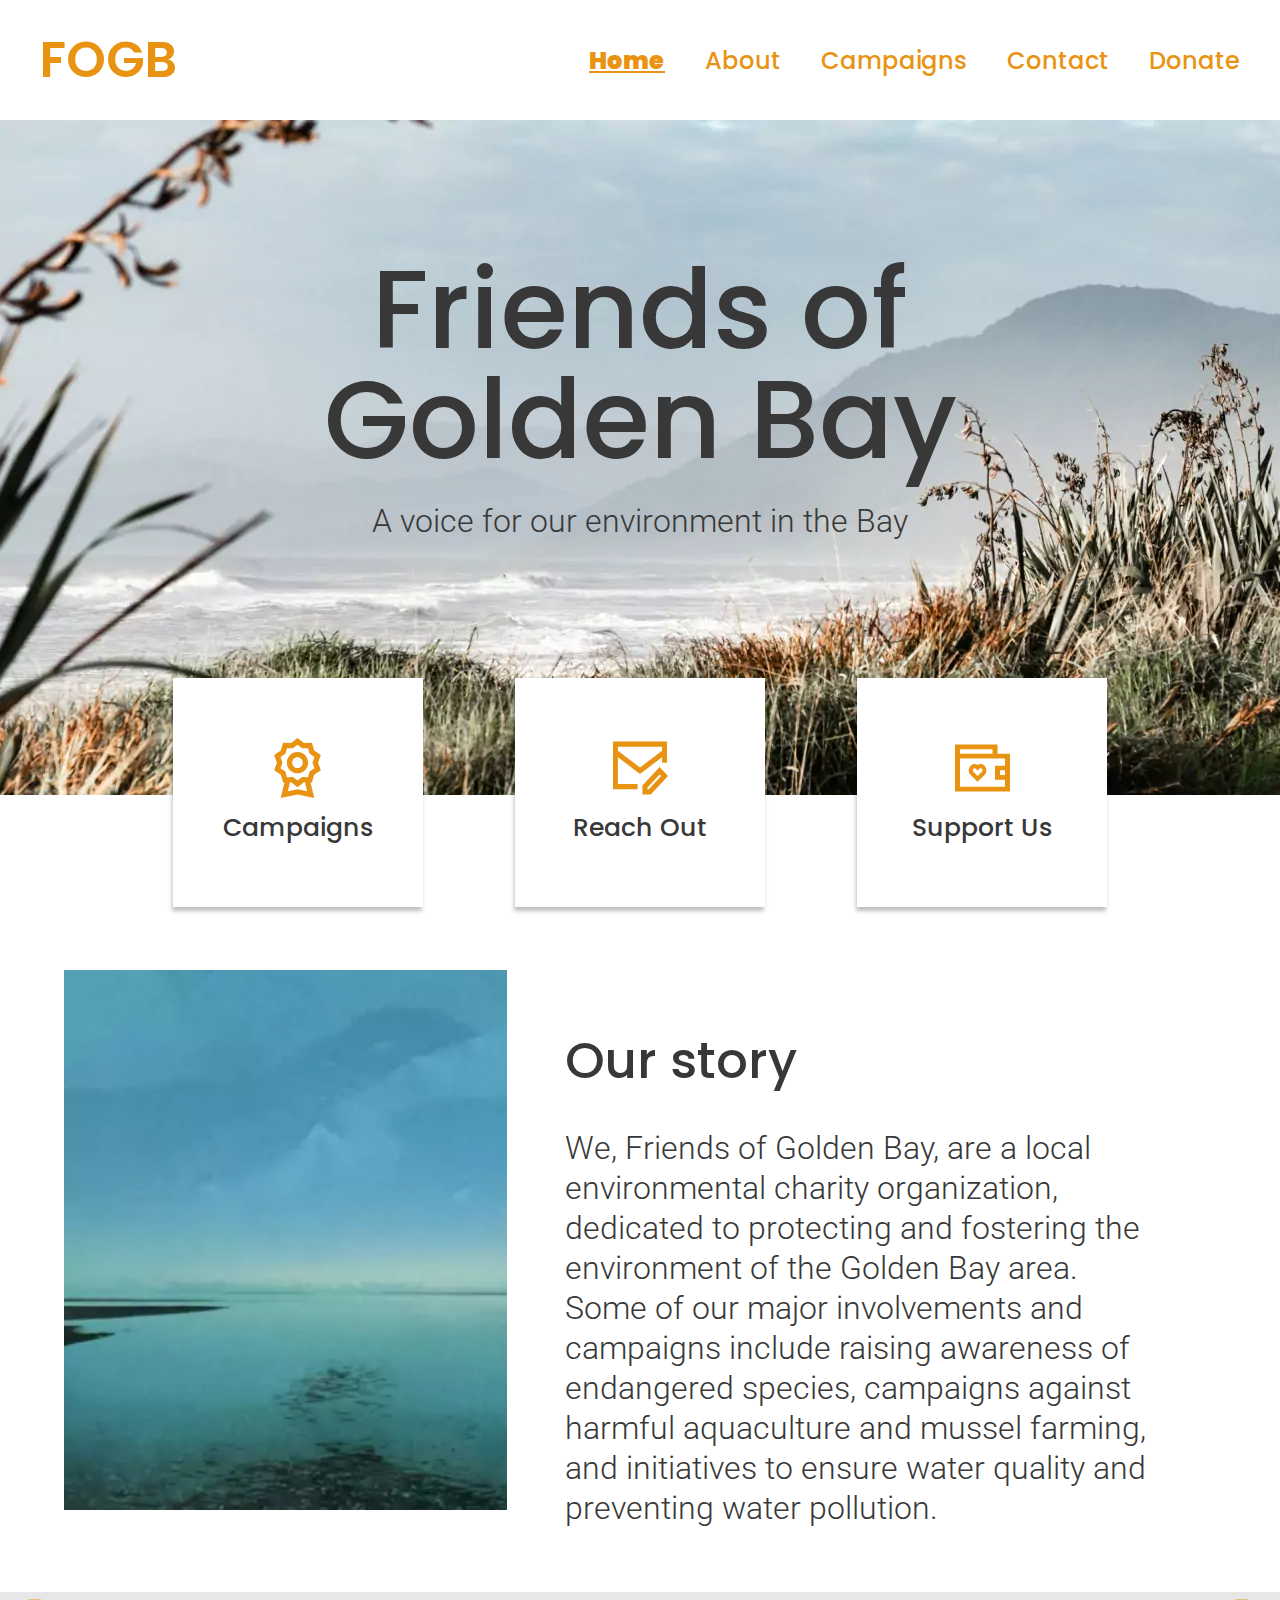
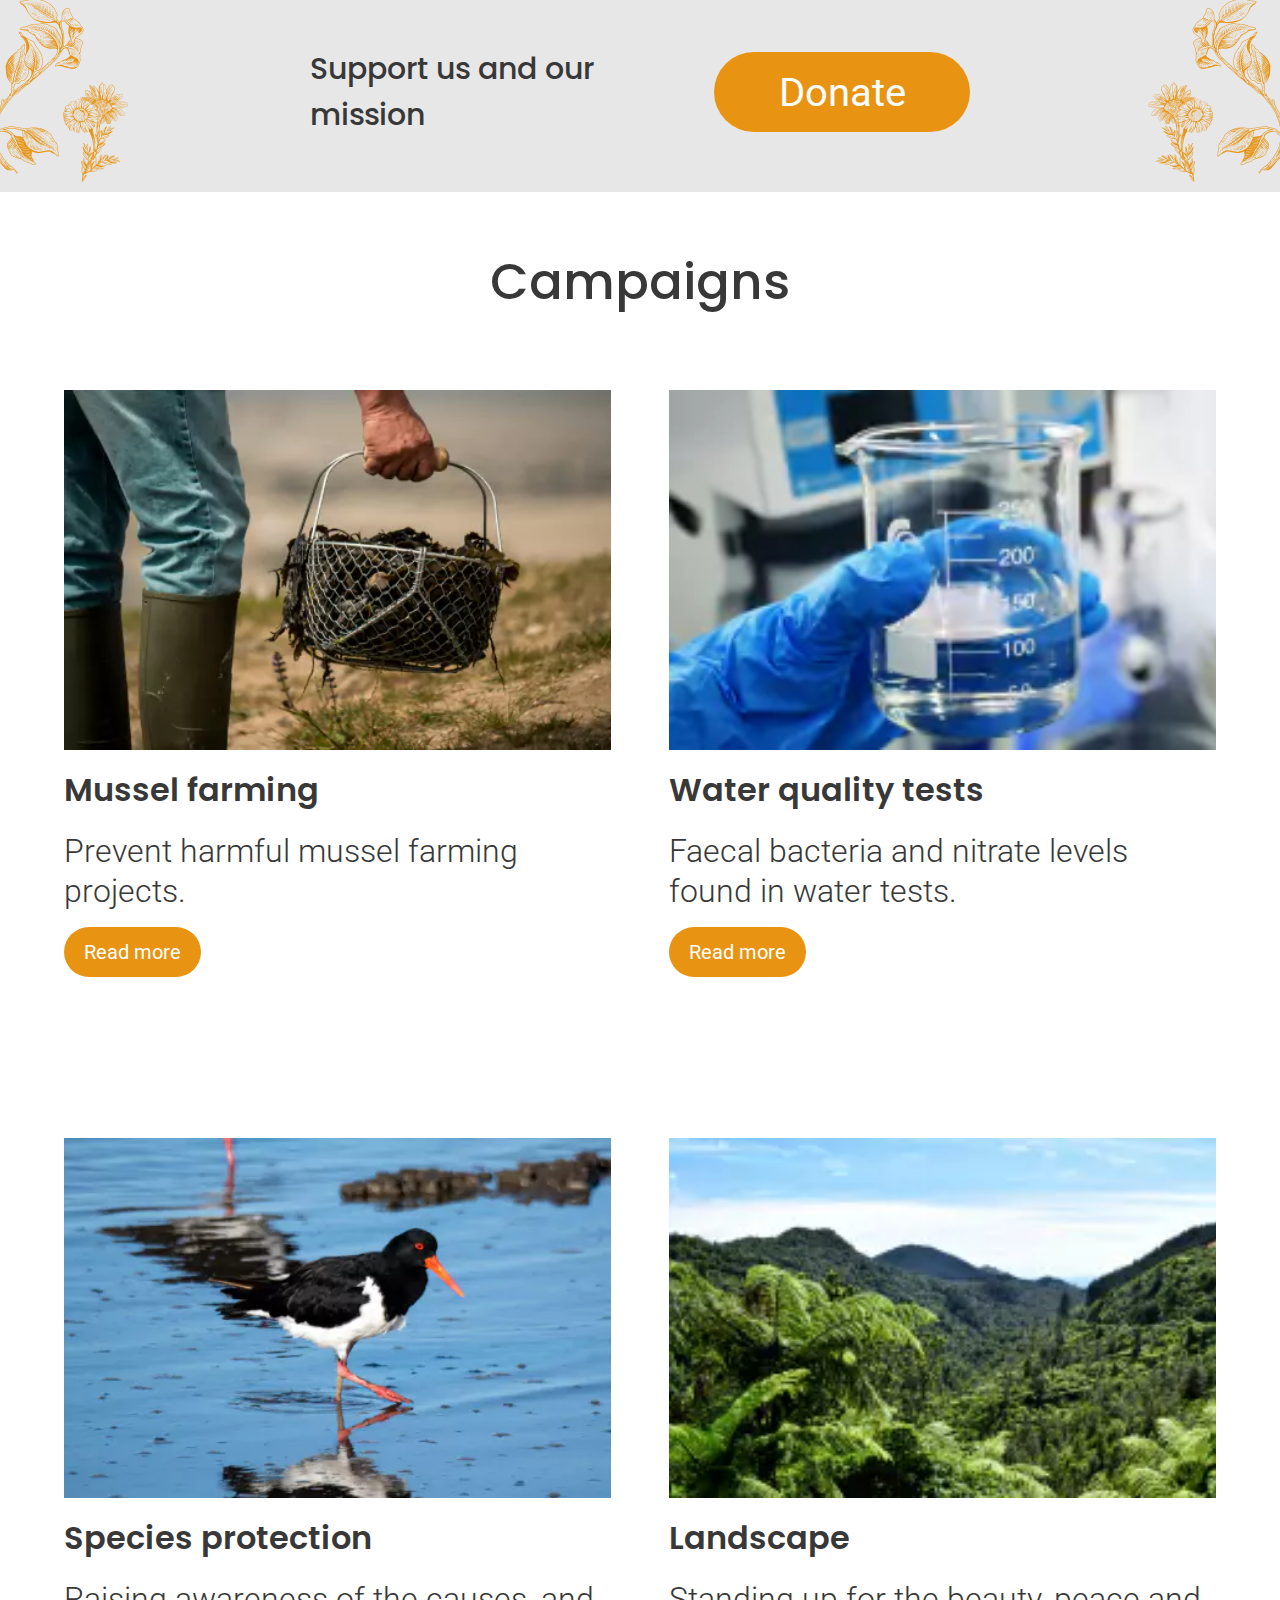
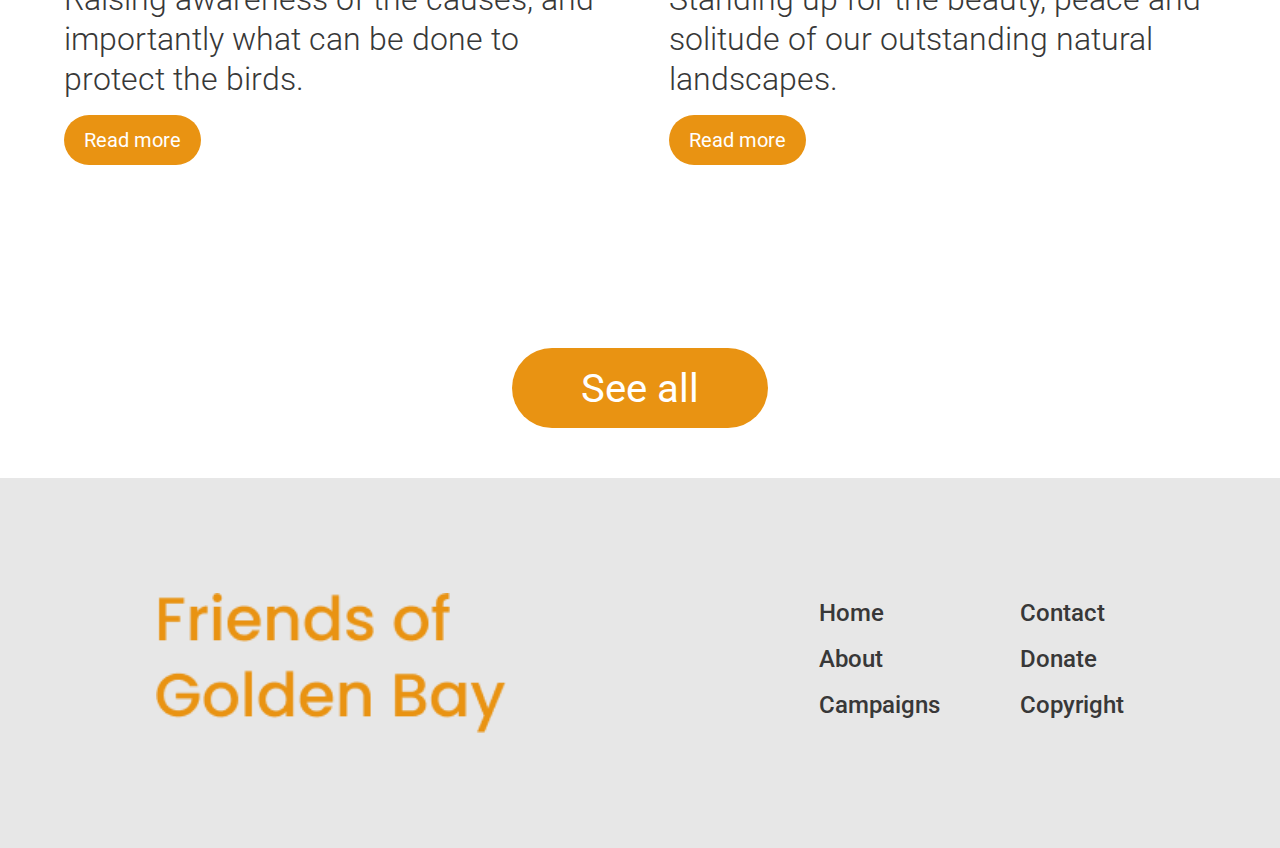
==== index.html @ 04b479b3 "uploading file" ====
<!DOCTYPE html>
<html lang="en">

<head>
    <meta charset="UTF-8">
    <meta name="viewport" content="width=device-width, initial-scale=1.0">
    <link rel="stylesheet" href="./style.scss">
    <link rel="stylesheet" href="./style.css">
    <title>FOGB home</title>
    <link rel="icon" type="image/x-icon" href="./images/favicon-16x16.png">
</head>

<body>

    <!-- Responsiveness Nav Start -->
    <nav class="navbar">
        <!-- Logo Container -->
        <div class="navbar__logo">
            <a href="./index.html">FOGB</a>
        </div>

        <!-- Nav Items -->
        <div class="navbar__items" id="navigationItems">
            <!-- dont use - for ID's -->
            <a href="./index.html" class="active">Home</a>
            <a href="./about.html">About</a>
            <a href="./campaigns.html">Campaigns</a>
            <a href="./contact.html">Contact</a>
            <a href="./donate.html">Donate</a>
        </div>

        <!-- Hamburger Icons -->
        <div class="navbar__hamburger">
            <span id="openHam">&#9776;</span>
            <span id="closeHam">&#x2716;</span>
        </div>
    </nav>
    <!-- Responsiveness Nav End -->

    <!-- Home header start -->
    <div class="homeheader">
        <div class="homeheader__image">
            <h1>Friends of Golden Bay</h1>
            <p>A voice for our environment in the Bay</p>
        </div>
        <!-- // home page quick link button -->
        <div class="homeheader__buttons">
            <a class="homeheader__buttons--card" href="./campaigns.html">
                <img class="homeheader__buttons--card--icon" src="./images/ourcampaginssvg.svg"
                    alt="our campaigns badge icon">
                <h6>Campaigns</h6>
            </a>
            <a class="homeheader__buttons--card" href="./contact.html">
                <img class="homeheader__buttons--card--icon" src="./images/reachoutsvg.svg"
                    alt="our campaigns letter icon">
                <h6>Reach Out</h6>
            </a>
            <a class="homeheader__buttons--card" href="./donate.html">
                <img class="homeheader__buttons--card--icon" src="./images/supportussvg.svg"
                    alt="our campaigns wallet icon">
                <h6>Support Us</h6>
            </a>
        </div>
    </div>

    <!--     // our story section -->
    <div class="ourstory__content--container">
        <div class="ourstory__image">
            <div class="ourstory__image--container">
            </div>
        </div>

        <div class="main__text">
            <h2>Our story</h2>
            <p>We, Friends of Golden Bay, are a local environmental charity organization, dedicated to protecting and
                fostering
                the environment of the Golden Bay area. Some of our major involvements and campaigns include raising
                awareness
                of endangered species, campaigns against harmful aquaculture and mussel farming, and initiatives to
                ensure
                water
                quality and preventing water pollution.</p>
        </div>
    </div>

    <!--     // donation quick link section -->
    <div class="donate__container">
        <h5>Support us and our mission</h5>
        <a class="main__button" href="./donate.html">Donate</a>
    </div>

    <!--     // home page quick link campaigns  -->
    <div class="home__campaigns">
        <h2>Campaigns</h2>
    </div>
    <div class="home__campaigns--container">
        <!--     // home page quick link campaign -->
        <div class="campaign__card">
            <div class="campaign__card--image mussel__farming"></div>
            <h4>Mussel farming</h4>
            <p>Prevent harmful mussel farming projects.</p>
            <a id="mussels">Read more</a>
        </div>
        <!--     // home page quick link campaign -->
        <div class="campaign__card">
            <div class="campaign__card--image species__protection"></div>
            <h4>Species protection</h4>
            <p>Raising awareness of the causes, and importantly what can be done to protect the birds.</p>
            <a id="species" onclick="location.href='./campaignpage.html'">Read more</a>
        </div>
        <!--     // home page quick link campaign -->
        <div class="campaign__card">
            <div class="campaign__card--image water__testing"></div>
            <h4>Water quality tests</h4>
            <p>Faecal bacteria and nitrate levels found in water tests.</p>
            <a id="water">Read more</a>
        </div>
        <!--     // home page quick link campaign -->
        <div class="campaign__card">
            <div class="campaign__card--image landscape"></div>
            <h4>Landscape</h4>
            <p>Standing up for the beauty, peace and solitude of our outstanding natural landscapes.</p>
            <a class="campaign__card--button" href="">Read more</a>
        </div>
    </div>
    <!--     // home page SEE ALL main button -->
    <div class="home__campaigns--button">
        <a class="main__button" href="./campaigns.html">See all</a>
    </div>

    <!-- footer -->
    <footer>
        <div class="footer__logo--container">
        </div>
        <div class="footer__content--row">
            <div class="footer__content--column">
                <a class="footer__column--links" href="./index.html">Home</a>
                <a class="footer__column--links" href="./about.html">About</a>
                <a class="footer__column--links" href="./campaigns.html">Campaigns</a>
            </div>
            <div class="footer__content--column">
                <a class="footer__column--links" href="./contact.html">Contact</a>
                <a class="footer__column--links" href="./donate.html">Donate</a>
                <a class="footer__column--links" href="">Copyright</a>
            </div>
        </div>
    </footer>



    <!-- custom script -->
    <script src="script.js"></script>
</body>

</html>
---- style.css ----
@import url("https://fonts.googleapis.com/css2?family=Poppins:ital,wght@0,100;0,200;0,300;0,400;0,500;0,600;0,700;0,800;0,900;1,100;1,200;1,300;1,400;1,500;1,600;1,700;1,800;1,900&display=swap");
@import url("https://fonts.googleapis.com/css2?family=Poppins:ital,wght@0,100;0,200;0,300;0,400;0,500;0,600;0,700;0,800;0,900;1,100;1,200;1,300;1,400;1,500;1,600;1,700;1,800;1,900&family=Roboto:ital,wght@0,100;0,300;0,400;0,500;0,700;0,900;1,100;1,300;1,400;1,500;1,700;1,900&display=swap");
@import url("https://fonts.googleapis.com/css2?family=Poppins:ital,wght@0,100;0,200;0,300;0,400;0,500;0,600;0,700;0,800;0,900;1,100;1,200;1,300;1,400;1,500;1,600;1,700;1,800;1,900&display=swap");
@import url("https://fonts.googleapis.com/css2?family=Poppins:ital,wght@0,100;0,200;0,300;0,400;0,500;0,600;0,700;0,800;0,900;1,100;1,200;1,300;1,400;1,500;1,600;1,700;1,800;1,900&family=Roboto:ital,wght@0,100;0,300;0,400;0,500;0,700;0,900;1,100;1,300;1,400;1,500;1,700;1,900&display=swap");
.mussel__farming {
  background-image: url("./images/musselfarmingcard.webp");
  background-size: cover;
}

.species__protection {
  background-image: url("./images/mobilespecies.webp");
  background-size: cover;
}

.water__testing {
  background-image: url("./images/mobilewatertest.webp");
  background-size: cover;
}

.landscape {
  background-image: url("./images/mobilelandscape.webp");
  background-size: cover;
}

.aquaculture {
  background-image: url("./images/aquaculturemobile.webp");
  background-size: cover;
}

.climate__change {
  background-image: url("./images/mobileglobalwarming.webp");
  background-size: cover;
}

.mussel__farming--1996 {
  background-image: url("./images/musselfarming1996.webp");
  background-size: cover;
}

.mussel__header--image {
  background-image: url("./images/musselfarmingcard.webp");
  background-size: cover;
  background-position: center;
}

.mussel__item--one {
  background-image: url("./images/mobilemusselgrid1.webp");
  background-size: cover;
  background-position: center;
}

.mussel__item--two {
  background-image: url("./images/mobilemusselgrid2.webp");
  background-size: cover;
  background-position: center;
}

.mussel__item--three {
  background-image: url("./images/mobilemusselgrid3.webp");
  background-size: cover;
  background-position: center;
}

.mussel__item--four {
  background-image: url("./images/mobilemusselgrid4.webp");
  background-size: cover;
  background-position: center;
}

.species__header--image {
  background-image: url("./images/mobilespecies.webp");
  background-size: cover;
  background-position: center;
}

.species__item--one {
  background-image: url("./images/speciesprotection1.webp");
  background-size: cover;
  background-position: center;
}

.species__item--two {
  background-image: url("./images/speciesprotection2.webp");
  background-size: cover;
  background-position: center;
}

.species__item--three {
  background-image: url("./images/speciesprotection3.webp");
  background-size: cover;
  background-position: center;
}

.species__item--four {
  background-image: url("./images/speciesprotection4.webp");
  background-size: cover;
  background-position: center;
}

.water__header--image {
  background-image: url("./images/mobilewatertest.webp");
}

* {
  padding: 0;
  margin: 0;
  font-family: Archivo;
}

:root {
  --primary-color: #E99312;
}

html {
  scroll-behavior: smooth;
}

body {
  margin: 0;
}

@media screen and (max-width: 600px) {
  .main__button {
    display: flex;
    align-items: center;
    justify-content: center;
    width: 40%;
    background-color: #E99312;
    height: 50px;
    border-radius: 70px;
    font-family: Roboto;
    color: #ffffff;
    font-size: 20px;
    text-decoration: none;
    cursor: pointer;
  }
  .home__campaigns--container {
    display: flex;
    flex-direction: column;
    padding: 5% 5% 5% 5%;
    gap: 10vh;
  }
  .home__campaigns--container .campaign__card {
    display: flex;
    flex-direction: column;
    justify-content: start;
    text-align: left;
  }
  .home__campaigns--container .campaign__card .campaign__card--image {
    width: 100%;
    height: 30vh;
    background-size: cover;
    background-position: center;
    margin-bottom: 5%;
  }
  .home__campaigns--container .campaign__card h4 {
    font-family: Poppins;
    font-weight: 600;
    font-size: 24px;
    padding-bottom: 3%;
    color: #383838;
  }
  .home__campaigns--container .campaign__card p {
    font-family: Roboto;
    font-size: 20px;
    color: #383838;
    text-align: left;
    line-height: 30px;
    font-weight: 300;
  }
  .home__campaigns--container .campaign__card .campaign__card--button {
    display: flex;
    align-items: center;
    justify-content: center;
    width: 25%;
    background-color: #E99312;
    height: 35px;
    border-radius: 70px;
    font-family: Roboto;
    color: #ffffff;
    font-size: 12px;
    text-decoration: none;
    margin-top: 3%;
    cursor: pointer;
  }
  .home__campaigns--container .campaign__card #mussels {
    display: flex;
    align-items: center;
    justify-content: center;
    width: 25%;
    background-color: #E99312;
    height: 35px;
    border-radius: 70px;
    font-family: Roboto;
    color: #ffffff;
    font-size: 12px;
    text-decoration: none;
    margin-top: 3%;
    cursor: pointer;
  }
  .home__campaigns--container .campaign__card #species {
    display: flex;
    align-items: center;
    justify-content: center;
    width: 25%;
    background-color: #E99312;
    height: 35px;
    border-radius: 70px;
    font-family: Roboto;
    color: #ffffff;
    font-size: 12px;
    text-decoration: none;
    margin-top: 3%;
    cursor: pointer;
  }
  .home__campaigns--container .campaign__card #water {
    display: flex;
    align-items: center;
    justify-content: center;
    width: 25%;
    background-color: #E99312;
    height: 35px;
    border-radius: 70px;
    font-family: Roboto;
    color: #ffffff;
    font-size: 12px;
    text-decoration: none;
    margin-top: 3%;
    cursor: pointer;
  }
  .home__campaigns--container .mussel-farming {
    background-image: url("./images/musselfarmingcard.webp");
  }
  .navbar {
    display: flex;
    flex-direction: row;
    justify-content: space-between;
    height: 70px;
    padding: 0 20px 0 20px;
    position: relative;
    z-index: 5;
  }
  .navbar .navbar__logo {
    height: 20vh;
    padding-top: 15px;
  }
  .navbar .navbar__logo a {
    font-family: Poppins;
    font-size: 30px;
    font-weight: 600;
    color: #E99312;
    text-decoration: none;
  }
  .navbar .navbar__items {
    display: none;
    flex-direction: column;
    width: 100%;
    gap: 40px;
    padding-top: 20vh;
    position: relative;
    right: 80px;
  }
  .navbar .navbar__items a {
    font-family: Poppins;
    font-size: 24px;
    font-weight: 500;
    color: #ffffff;
    text-decoration: none;
  }
  .navbar .navbar__items .active {
    font-weight: 900;
    text-decoration: underline;
  }
  .navbar .navbar__hamburger {
    font-size: 2rem;
    padding-top: 15px;
    font-weight: 900;
  }
  .navbar .navbar__hamburger #closeHam {
    display: none;
    color: #ffffff;
  }
  .navbar .navbar__hamburger #openHam {
    color: #E99312;
  }
  .homeheader .homeheader__image {
    height: 270px;
    width: 100%;
    background-image: url("./images/homeheadermobile.webp");
    background-size: cover;
  }
  .homeheader .homeheader__image h1 {
    font-family: Poppins;
    font-size: 48px;
    text-align: center;
    color: #383838;
    font-weight: 500;
    line-height: 50px;
    padding-top: 5vh;
  }
  .homeheader .homeheader__image p {
    font-family: Roboto;
    font-size: 20px;
    color: #383838;
    text-align: left;
    line-height: 30px;
    font-weight: 300;
    text-align: center;
    padding: 0 5% 0 5%;
  }
  .homeheader__buttons {
    position: relative;
    bottom: 5vh;
    z-index: 5;
    display: flex;
    flex-direction: row;
    align-items: center;
    justify-content: center;
    gap: 3vw;
    height: 100px;
    padding: 0 5% 0 5%;
  }
  .homeheader__buttons .homeheader__buttons--card {
    display: flex;
    flex-direction: column;
    text-align: center;
    justify-content: center;
    align-items: center;
    gap: 10px;
    background-color: #ffffff;
    width: calc(33.33% - 3vw);
    max-width: 120px;
    height: calc(90% + 3vh);
    max-height: 120px;
    box-shadow: -1px 4px 4px 0px rgba(0, 0, 0, 0.25);
    text-decoration: none;
  }
  .homeheader__buttons .homeheader__buttons--card .homeheader__buttons--card--icon {
    width: 25px;
    height: 35px;
  }
  .homeheader__buttons .homeheader__buttons--card h6 {
    font-family: Poppins;
    font-size: 15px;
    font-weight: 500;
    width: 80%;
    color: #383838;
    text-decoration: none;
  }
  .ourstory__image {
    display: flex;
    justify-content: center;
    align-items: center;
    width: 100%;
    height: 120px;
  }
  .ourstory__image .ourstory__image--container {
    position: relative;
    bottom: 5vh;
    width: 90%;
    height: 185px;
    background-image: url("./images/ourstorymobile.webp");
    background-size: cover;
  }
  .main__text {
    display: flex;
    flex-direction: column;
    padding: 5%;
  }
  .main__text h2 {
    font-family: Poppins;
    font-weight: 500;
    font-size: 36px;
    padding-bottom: 5%;
    color: #383838;
  }
  .main__text p {
    font-family: Roboto;
    font-size: 20px;
    color: #383838;
    text-align: left;
    line-height: 30px;
    font-weight: 300;
  }
  .donate__container {
    display: flex;
    align-items: center;
    justify-content: center;
    flex-direction: column;
    background-color: #E7E7E7;
    height: 150px;
    gap: 20px;
    background-image: url("./images/mobilefloralpattern.webp");
    background-size: cover;
  }
  .donate__container h5 {
    font-family: Poppins;
    font-size: 20px;
    color: #383838;
    font-weight: 500;
    text-align: center;
  }
  .donate__container .main__button {
    display: flex;
    align-items: center;
    justify-content: center;
    width: 40%;
    background-color: #E99312;
    height: 50px;
    border-radius: 70px;
    font-family: Roboto;
    color: #ffffff;
    font-size: 20px;
    text-decoration: none;
    cursor: pointer;
  }
  .home__campaigns {
    display: flex;
    flex-direction: column;
    align-items: center;
    padding: 10% 5% 0 5%;
  }
  .home__campaigns h2 {
    font-family: Poppins;
    font-weight: 500;
    font-size: 36px;
    padding-bottom: 5%;
    color: #383838;
  }
  .home__campaigns--button {
    display: flex;
    justify-content: center;
    align-items: center;
    height: 20vh;
  }
  .aboutheader .aboutheader__image {
    display: flex;
    align-items: center;
    justify-content: center;
    flex-direction: column;
    height: 270px;
    width: 100%;
    background-image: url("./images/aboutheader.webp");
    background-size: cover;
  }
  .aboutheader .aboutheader__image h1 {
    font-family: Poppins;
    font-size: 48px;
    text-align: center;
    color: #383838;
    font-weight: 500;
    line-height: 50px;
  }
  .aboutheader .aboutheader__image p {
    font-family: Poppins;
    font-size: 20px;
    text-align: center;
    color: #383838;
    font-weight: 300;
    line-height: 30px;
    padding: 0 20px 0 20px;
  }
  .community__iwi--circles {
    display: flex;
    flex-direction: row;
    justify-content: center;
    align-items: center;
    gap: 5%;
    padding: 10% 5% 10% 5%;
  }
  .community__iwi--circles .iwi__circle {
    display: flex;
    justify-content: center;
    align-items: center;
    width: 100px;
    height: 100px;
    border-radius: 50%;
    background-color: #E7E7E7;
    color: #E99312;
  }
  .community__iwi--circles .iwi__circle h3 {
    font-family: Roboto;
    font-size: 23px;
    font-weight: 500;
    text-align: center;
  }
  .about__gallery--grid {
    display: grid;
    height: 70vh;
    grid-template-columns: repeat(2, 1fr);
    grid-template-rows: repeat(4, 1fr);
    grid-column-gap: 0px;
    grid-row-gap: 0px;
  }
  .about__gallery--grid .item__1 {
    background-image: url("./images/gridimage1.webp");
    background-size: cover;
    background-position: center;
    grid-area: 1/1/3/2;
  }
  .about__gallery--grid .item__2 {
    background-image: url("./images/gridimage2.webp");
    background-size: cover;
    background-position: center;
    grid-area: 3/1/4/2;
  }
  .about__gallery--grid .item__3 {
    background-image: url("./images/gridimage3.webp");
    background-size: cover;
    background-position: center;
    grid-area: 3/2/4/3;
  }
  .about__gallery--grid .item__4 {
    background-image: url("./images/gridimage4.webp");
    background-size: cover;
    background-position: center;
    grid-area: 1/2/3/3;
  }
  .about__gallery--grid .item__5 {
    background-image: url("./images/gridimage5.webp");
    background-size: cover;
    background-position: center;
    grid-area: 4/1/5/3;
  }
  .our__history--image {
    height: 40vh;
    width: 80%;
    padding: 10%;
  }
  .our__history--image .our__history--image--container {
    height: 90%;
    width: 100%;
    background-image: url("./images/ourhistoryposter.webp");
    background-size: cover;
  }
  .homeheader .campaignheader__image {
    height: 200px;
    width: 100%;
    background-image: url("./images/campaignflowersmobile.webp");
    background-size: cover;
  }
  .homeheader .campaignheader__image h1 {
    font-family: Poppins;
    font-size: 48px;
    text-align: center;
    color: #383838;
    font-weight: 500;
    line-height: 50px;
    padding-top: 5vh;
  }
  .homeheader .campaignheader__image p {
    font-family: Poppins;
    font-size: 20px;
    text-align: center;
    color: #383838;
    font-weight: 300;
    line-height: 30px;
    padding: 0 20px 0 20px;
  }
  .campaign__card--end {
    margin-bottom: 10vh;
  }
  .back__top--button {
    display: flex;
    align-items: center;
    justify-content: center;
    position: fixed;
    top: 85vh;
    right: 5%;
    z-index: 4;
    background-color: #E99312;
    width: 40px;
    height: 40px;
    border-radius: 50%;
  }
  .homeheader .contactheader__image {
    height: 130px;
    width: 100%;
  }
  .homeheader .contactheader__image h1 {
    font-family: Poppins;
    font-size: 48px;
    text-align: center;
    color: #383838;
    font-weight: 500;
    line-height: 50px;
    padding-top: 5vh;
  }
  .homeheader .contactheader__image p {
    font-family: Poppins;
    font-size: 20px;
    text-align: center;
    color: #383838;
    font-weight: 300;
    line-height: 30px;
    padding: 0 20px 0 20px;
  }
  .contact__content {
    display: flex;
    flex-direction: column;
    align-items: center;
    justify-content: center;
    padding: 5%;
    background-color: #E7E7E7;
    gap: 40px;
  }
  .contact__content .contact__content--text {
    display: flex;
    flex-direction: column;
    align-items: center;
    justify-content: center;
  }
  .contact__content .contact__content--text h5 {
    font-family: Poppins;
    font-size: 20px;
    color: #383838;
    font-weight: 500;
    text-align: center;
  }
  .contact__content .contact__content--text p {
    font-family: Roboto;
    font-size: 20px;
    color: #383838;
    text-align: left;
    line-height: 30px;
    font-weight: 300;
    text-align: center;
  }
  .form__container {
    display: flex;
    flex-direction: column;
    justify-content: center;
    align-items: center;
    padding: 5%;
    border-radius: 5px;
  }
  .form__container .contact__form {
    width: 100%;
  }
  .form__container h2 {
    font-family: Poppins;
    font-weight: 500;
    font-size: 36px;
    padding-bottom: 5%;
    color: #383838;
  }
  .form__container .form-group {
    margin-bottom: 15px;
    padding: 3% 7% 3% 7%;
  }
  .form__container .form-group label {
    font-family: Poppins;
    font-size: 20px;
    color: #383838;
    font-weight: 500;
    text-align: center;
    text-align: left;
    display: block;
    margin-bottom: 5px;
  }
  .form__container .form-group input[type=text],
  .form__container .form-group input[type=tel],
  .form__container .form-group input[type=email],
  .form__container .form-group textarea {
    width: 95%;
    height: 50px;
    border-radius: 16px;
    padding: 3%;
    border: none;
    background-color: #E7E7E7;
    font-family: Roboto;
    font-size: 20px;
    color: #383838;
    text-align: left;
    line-height: 30px;
    font-weight: 300;
  }
  .form__container .form-group textarea {
    height: 200px;
  }
  .form__container button[type=submit] {
    display: flex;
    align-items: center;
    justify-content: center;
    width: 40%;
    background-color: #E99312;
    height: 50px;
    border-radius: 70px;
    font-family: Roboto;
    color: #ffffff;
    font-size: 20px;
    text-decoration: none;
    cursor: pointer;
    border: none;
    cursor: pointer;
  }
  .form__container .error {
    border: 1px solid red;
  }
  .submitted-message {
    font-family: Poppins;
    font-weight: 500;
    font-size: 36px;
    padding-bottom: 5%;
    color: #383838;
    color: #E99312;
    padding: 10%;
    border: 2px solid #E99312;
    text-align: center;
  }
  .homeheader .donateheader__image {
    height: 190px;
    width: 100%;
  }
  .homeheader .donateheader__image h1 {
    font-family: Poppins;
    font-size: 48px;
    text-align: center;
    color: #383838;
    font-weight: 500;
    line-height: 50px;
    padding-top: 5vh;
  }
  .homeheader .donateheader__image p {
    font-family: Poppins;
    font-size: 20px;
    text-align: center;
    color: #383838;
    font-weight: 300;
    line-height: 30px;
    padding: 0 20px 0 20px;
  }
  .donation__page--container {
    display: flex;
    flex-direction: column;
    justify-content: center;
    align-items: center;
  }
  .donation__page--container .donation__icons--container {
    gap: 50px;
    padding: 5% 5% 10% 5%;
  }
  .donation__page--container .donation__icons--container .donation__icon {
    display: flex;
    flex-direction: column;
    justify-content: center;
    align-items: center;
    text-align: center;
    gap: 20px;
    padding: 10% 0 10% 0;
  }
  .donation__page--container .donation__icons--container .donation__icon h5 {
    font-family: Poppins;
    font-size: 20px;
    color: #383838;
    font-weight: 500;
    text-align: center;
  }
  .donation__page--container .donation__icons--container .donation__icon .donation__icon--circle {
    display: flex;
    flex-direction: column;
    justify-content: center;
    align-items: center;
    background-color: #E7E7E7;
    width: 100px;
    height: 100px;
    border-radius: 50%;
  }
  .donation__page--container .donate__payment--container {
    display: flex;
    flex-direction: column;
    justify-content: center;
    align-items: center;
    padding: 10% 5% 10% 5%;
    gap: 30px;
  }
  .donation__page--container .donate__payment--container h2 {
    font-family: Poppins;
    font-weight: 500;
    font-size: 36px;
    padding-bottom: 5%;
    color: #383838;
  }
  .donation__page--container .donate__payment--container p {
    font-family: Roboto;
    font-size: 20px;
    color: #383838;
    text-align: left;
    line-height: 30px;
    font-weight: 300;
    text-align: center;
  }
  .donation__page--container .donate__payment--container .payment__container--details {
    display: flex;
    flex-direction: column;
    justify-content: center;
    align-items: center;
  }
  .donation__page--container .donate__payment--container .payment__container--details h2 {
    font-family: Poppins;
    font-weight: 500;
    font-size: 36px;
    padding-bottom: 5%;
    color: #383838;
  }
  .donation__page--container .donate__payment--container .payment__container--details .payment__details--box {
    display: flex;
    justify-content: center;
    align-items: center;
    width: 70%;
    height: 70px;
    background-color: #E99312;
    border-radius: 16px;
  }
  .donation__page--container .donate__payment--container .payment__container--details .payment__details--box h5 {
    font-family: Poppins;
    font-size: 20px;
    color: #383838;
    font-weight: 500;
    text-align: center;
    color: white;
    text-align: center;
  }
  .campaign__section .campaign__container--wrap {
    display: flex;
    display: flex;
    flex-direction: column;
    justify-content: center;
    align-items: center;
  }
  .campaign__section .campaign__container--wrap .campaign__header--text {
    padding: 0 5% 0 5%;
  }
  .campaign__section .campaign__container--wrap h2 {
    font-family: Poppins;
    font-weight: 500;
    font-size: 36px;
    padding-bottom: 5%;
    color: #383838;
    padding-top: 5%;
  }
  .campaign__section .campaign__container--wrap p {
    font-family: Roboto;
    font-size: 20px;
    color: #383838;
    text-align: left;
    line-height: 30px;
    font-weight: 300;
  }
  .campaign__section .campaign__header--image {
    height: 270px;
    width: 100%;
    background-size: cover;
  }
  .campaign__section .campaign__content--container {
    text-align: left;
    padding: 5%;
  }
  .campaign__section .campaign__content--container h2 {
    font-family: Poppins;
    font-weight: 500;
    font-size: 36px;
    padding-bottom: 5%;
    color: #383838;
  }
  .campaign__section .campaign__content--container p {
    font-family: Roboto;
    font-size: 20px;
    color: #383838;
    text-align: left;
    line-height: 30px;
    font-weight: 300;
  }
  .campaign__section .campaign__content--container h4 {
    font-family: Poppins;
    font-weight: 600;
    font-size: 24px;
    padding-bottom: 3%;
    color: #383838;
  }
  .campaign__section .campaign__content--container h5 {
    font-family: Poppins;
    font-size: 20px;
    color: #383838;
    font-weight: 500;
    text-align: center;
    text-align: left;
    color: #E99312;
  }
  .campaign__grid {
    display: grid;
    grid-template-columns: 1fr;
    grid-template-rows: repeat(4, 1fr);
    grid-column-gap: 0px;
    grid-row-gap: 0px;
    height: 150vh;
    padding: 15% 0 0% 0;
  }
  .campaign__grid .campaign__item--one {
    grid-area: 1/1/2/2;
  }
  .campaign__grid .campaign__item--two {
    grid-area: 2/1/3/2;
  }
  .campaign__grid .campaign__item--three {
    grid-area: 3/1/4/2;
  }
  .campaign__grid .campaign__item--four {
    grid-area: 4/1/5/2;
  }
  .campaign__grid .campaign__grid--item {
    background-size: cover;
    background-position: center;
  }
  .water__content--img {
    display: flex;
    align-items: center;
    justify-content: center;
    width: 100%;
    background-size: cover;
    margin: 10% 0 10% 0;
  }
  .water__content--img img {
    width: inherit;
  }
  .water__content--img {
    display: flex;
    align-items: center;
    justify-content: center;
    width: 100%;
    background-size: cover;
    margin: 10% 0 10% 0;
  }
  .water__content--img img {
    width: inherit;
  }
  footer {
    display: flex;
    flex-direction: column;
    align-items: center;
    justify-content: center;
    background-color: #E7E7E7;
    height: 370px;
    width: 100%;
  }
  footer .footer__logo--container {
    width: 250px;
    height: 100px;
    background-image: url("./images/mobilefooterlogo.webp");
    background-size: cover;
  }
  footer .footer__content--row {
    display: flex;
    flex-direction: row;
    height: 40%;
    padding-top: 50px;
    gap: 5rem;
  }
  footer .footer__content--row .footer__content--column {
    display: flex;
    flex-direction: column;
    gap: 18px;
  }
  footer .footer__content--row .footer__content--column .footer__column--links {
    font-family: Roboto;
    font-size: 20px;
    font-weight: 500;
    color: #383838;
    text-decoration: none;
  }
}
@media screen and (min-width: 600px) and (max-width: 992px) {
  .main__button {
    display: flex;
    align-items: center;
    justify-content: center;
    width: 35%;
    background-color: #E99312;
    height: 55px;
    border-radius: 70px;
    font-family: Roboto;
    color: #ffffff;
    font-size: 27px;
    text-decoration: none;
    cursor: pointer;
  }
  .home__campaigns--container {
    display: flex;
    flex-direction: column;
    padding: 5% 5% 5% 5%;
    gap: 10vh;
  }
  .home__campaigns--container .campaign__card {
    display: flex;
    flex-direction: column;
    justify-content: start;
    text-align: left;
  }
  .home__campaigns--container .campaign__card .campaign__card--image {
    width: 100%;
    height: 30vh;
    background-size: cover;
    background-position: center;
    margin-bottom: 5%;
  }
  .home__campaigns--container .campaign__card h4 {
    font-family: Poppins;
    font-weight: 600;
    font-size: 24px;
    padding-bottom: 3%;
    color: #383838;
  }
  .home__campaigns--container .campaign__card p {
    font-family: Roboto;
    font-size: 20px;
    color: #383838;
    text-align: left;
    line-height: 30px;
    font-weight: 300;
  }
  .home__campaigns--container .campaign__card .campaign__card--button {
    display: flex;
    align-items: center;
    justify-content: center;
    width: 25%;
    background-color: #E99312;
    height: 35px;
    border-radius: 70px;
    font-family: Roboto;
    color: #ffffff;
    font-size: 16px;
    text-decoration: none;
    margin-top: 3%;
    cursor: pointer;
  }
  .home__campaigns--container .campaign__card #mussels {
    display: flex;
    align-items: center;
    justify-content: center;
    width: 25%;
    background-color: #E99312;
    height: 35px;
    border-radius: 70px;
    font-family: Roboto;
    color: #ffffff;
    font-size: 16px;
    text-decoration: none;
    margin-top: 3%;
    cursor: pointer;
  }
  .home__campaigns--container .campaign__card #species {
    display: flex;
    align-items: center;
    justify-content: center;
    width: 25%;
    background-color: #E99312;
    height: 35px;
    border-radius: 70px;
    font-family: Roboto;
    color: #ffffff;
    font-size: 16px;
    text-decoration: none;
    margin-top: 3%;
    cursor: pointer;
  }
  .home__campaigns--container .campaign__card #water {
    display: flex;
    align-items: center;
    justify-content: center;
    width: 25%;
    background-color: #E99312;
    height: 35px;
    border-radius: 70px;
    font-family: Roboto;
    color: #ffffff;
    font-size: 16px;
    text-decoration: none;
    margin-top: 3%;
    cursor: pointer;
  }
  .home__campaigns--container .mussel-farming {
    background-image: url("./images/musselfarmingcard.webp");
  }
  h1 {
    width: 80%;
    font-family: Poppins;
    font-size: 56px;
    text-align: center;
    color: #383838;
    font-weight: 500;
    line-height: 80px;
  }
  h2 {
    font-family: Poppins;
    font-weight: 500;
    font-size: 40px;
    padding-bottom: 5%;
    color: #383838;
  }
  h4 {
    font-family: Poppins;
    font-weight: 600;
    font-size: 28px;
    padding-bottom: 3%;
    color: #383838;
  }
  p {
    font-family: Roboto;
    font-size: 26px;
    color: #383838;
    text-align: left;
    line-height: 40px;
    font-weight: 300;
  }
  .navbar {
    display: flex;
    flex-direction: row;
    justify-content: space-between;
    padding: 0;
    height: 70px;
    padding: 0 20px 0 20px;
  }
  .navbar .navbar__logo {
    height: 20vh;
    padding-top: 10px;
  }
  .navbar .navbar__logo a {
    font-family: Poppins;
    font-size: 40px;
    font-weight: 600;
    color: #E99312;
    text-decoration: none;
  }
  .navbar .navbar__items {
    display: none;
    flex-direction: column;
    width: 100%;
    gap: 40px;
    padding-top: 20vh;
    position: relative;
    right: 105px;
  }
  .navbar .navbar__items a {
    font-family: Poppins;
    font-size: 24px;
    font-weight: 500;
    color: #ffffff;
    text-decoration: none;
  }
  .navbar .navbar__items .active {
    font-weight: 900;
    text-decoration: underline;
  }
  .navbar .navbar__hamburger {
    font-size: 2rem;
    padding-top: 15px;
    font-weight: 900;
  }
  .navbar .navbar__hamburger #closeHam {
    display: none;
    color: #ffffff;
  }
  .navbar .navbar__hamburger #openHam {
    color: #E99312;
  }
  .homeheader .homeheader__image {
    display: flex;
    align-items: center;
    justify-content: center;
    flex-direction: column;
    height: 400px;
    width: 100%;
    background-image: url("./images/homeheadermobile.webp");
    background-size: cover;
  }
  .homeheader .homeheader__image p {
    font-family: Roboto;
    font-size: 26px;
    color: #383838;
    text-align: left;
    line-height: 40px;
    font-weight: 300;
    padding: 20px 20px 0 20px;
    text-align: center;
  }
  .homeheader__buttons {
    position: relative;
    bottom: 5vh;
    z-index: 5;
    display: flex;
    flex-direction: row;
    align-items: center;
    justify-content: center;
    gap: 8%;
    height: 85px;
    padding: 0 5% 0 5%;
  }
  .homeheader__buttons .homeheader__buttons--card {
    display: flex;
    flex-direction: column;
    text-align: center;
    justify-content: center;
    align-items: center;
    gap: 5%;
    background-color: #ffffff;
    width: 150px;
    height: 170%;
    box-shadow: -1px 4px 4px 0px rgba(0, 0, 0, 0.25);
    text-decoration: none;
  }
  .homeheader__buttons .homeheader__buttons--card .homeheader__buttons--card--icon {
    width: 35px;
    height: 40px;
  }
  .homeheader__buttons .homeheader__buttons--card h6 {
    font-family: Poppins;
    font-size: 20px;
    font-weight: 500;
    width: 80%;
    color: #383838;
  }
  .ourstory__image {
    display: flex;
    justify-content: center;
    align-items: center;
    width: 100%;
    height: 262px;
  }
  .ourstory__image .ourstory__image--container {
    position: relative;
    bottom: 20%;
    width: 95%;
    height: 110%;
    background-image: url("./images/ourstorymobile.webp");
    background-size: cover;
  }
  .main__text {
    display: flex;
    flex-direction: column;
    padding: 5%;
  }
  .donate__container {
    display: flex;
    flex-direction: column;
    justify-content: center;
    align-items: center;
    background-color: #E7E7E7;
    height: 190px;
    gap: 20px;
    background-image: url("./images/mobilefloralpattern.webp");
    background-size: cover;
  }
  .donate__container h5 {
    font-family: Poppins;
    font-size: 24px;
    color: #383838;
    font-weight: 500;
    text-align: center;
  }
  .home__campaigns {
    display: flex;
    flex-direction: column;
    align-items: center;
    padding: 10% 5% 0 5%;
  }
  .home__campaigns h2 {
    font-family: Poppins;
    font-weight: 500;
    font-size: 40px;
    padding-bottom: 5%;
    color: #383838;
  }
  .home__campaigns--container {
    display: flex;
    flex-direction: column;
    padding: 5% 5% 5% 5%;
    gap: 10vh;
  }
  .home__campaigns--container .campaign__card .campaign__card--image {
    height: 40vh;
  }
  .home__campaigns--button {
    display: flex;
    justify-content: center;
    align-items: center;
    height: 20vh;
  }
  .aboutheader__image {
    display: flex;
    flex-direction: column;
    justify-content: center;
    align-items: center;
    height: 400px;
    background-image: url("./images/aboutheader.webp");
    background-size: cover;
  }
  .aboutus__community--container {
    display: flex;
    flex-direction: column;
    justify-content: center;
    align-items: center;
  }
  .aboutus__community--container p {
    text-align: center;
  }
  .community__iwi--circles {
    display: flex;
    flex-direction: column;
    justify-content: center;
    align-items: center;
    padding: 10% 5% 10% 5%;
    gap: 5rem;
  }
  .community__iwi--circles .iwi__circle {
    display: flex;
    justify-content: center;
    align-items: center;
    width: 200px;
    height: 200px;
    border-radius: 50%;
    background-color: #E7E7E7;
    color: #E99312;
  }
  .community__iwi--circles .iwi__circle h3 {
    font-family: Roboto;
    font-size: 37px;
    font-weight: 500;
    text-align: center;
    width: 80%;
    text-align: center;
  }
  .about__gallery--grid {
    display: grid;
    height: 100vh;
    grid-template-columns: repeat(2, 1fr);
    grid-template-rows: repeat(4, 1fr);
    grid-column-gap: 0px;
    grid-row-gap: 0px;
  }
  .about__gallery--grid .item__1 {
    background-image: url("./images/gridimage1.webp");
    background-size: cover;
    background-position: center;
    grid-area: 1/1/3/2;
  }
  .about__gallery--grid .item__2 {
    background-image: url("./images/gridimage2.webp");
    background-size: cover;
    background-position: center;
    grid-area: 3/1/4/2;
  }
  .about__gallery--grid .item__3 {
    background-image: url("./images/gridimage3.webp");
    background-size: cover;
    background-position: center;
    grid-area: 3/2/4/3;
  }
  .about__gallery--grid .item__4 {
    background-image: url("./images/gridimage4.webp");
    background-size: cover;
    background-position: center;
    grid-area: 1/2/3/3;
  }
  .about__gallery--grid .item__5 {
    background-image: url("./images/gridimage5.webp");
    background-size: cover;
    background-position: center;
    grid-area: 4/1/5/3;
  }
  .our__history--image {
    height: 60vh;
    width: 80%;
    padding: 10% 10% 0 10%;
  }
  .our__history--image .our__history--image--container {
    height: 90%;
    width: 100%;
    background-image: url("./images/ourhistoryposter.webp");
    background-size: cover;
  }
  .about__campaigns--container {
    display: flex;
    flex-direction: column;
    padding: 5% 5% 5% 5%;
    gap: 2vh;
  }
  .about__campaigns--container .campaign__card {
    display: flex;
    flex-direction: column;
    justify-content: start;
    text-align: left;
  }
  .about__campaigns--container .campaign__card .campaign__card--image {
    width: 100%;
    height: 30vh;
    background-size: cover;
    background-position: center;
    margin-bottom: 5%;
  }
  .about__campaigns--container .campaign__card h4 {
    font-family: Poppins;
    font-weight: 600;
    font-size: 24px;
    padding-bottom: 3%;
    color: #383838;
  }
  .about__campaigns--container .campaign__card p {
    font-family: Roboto;
    font-size: 20px;
    color: #383838;
    text-align: left;
    line-height: 30px;
    font-weight: 300;
  }
  .about__campaigns--container .campaign__card .campaign__card--button {
    display: flex;
    align-items: center;
    justify-content: center;
    width: 25%;
    background-color: #E99312;
    height: 35px;
    border-radius: 70px;
    font-family: Roboto;
    color: #ffffff;
    font-size: 16px;
    text-decoration: none;
    margin-top: 3%;
    cursor: pointer;
  }
  .about__campaigns--container .campaign__card #mussels {
    display: flex;
    align-items: center;
    justify-content: center;
    width: 25%;
    background-color: #E99312;
    height: 35px;
    border-radius: 70px;
    font-family: Roboto;
    color: #ffffff;
    font-size: 16px;
    text-decoration: none;
    margin-top: 3%;
    cursor: pointer;
  }
  .about__campaigns--container .campaign__card #species {
    display: flex;
    align-items: center;
    justify-content: center;
    width: 25%;
    background-color: #E99312;
    height: 35px;
    border-radius: 70px;
    font-family: Roboto;
    color: #ffffff;
    font-size: 16px;
    text-decoration: none;
    margin-top: 3%;
    cursor: pointer;
  }
  .about__campaigns--container .campaign__card #water {
    display: flex;
    align-items: center;
    justify-content: center;
    width: 25%;
    background-color: #E99312;
    height: 35px;
    border-radius: 70px;
    font-family: Roboto;
    color: #ffffff;
    font-size: 16px;
    text-decoration: none;
    margin-top: 3%;
    cursor: pointer;
  }
  .about__campaigns--container .mussel-farming {
    background-image: url("./images/musselfarmingcard.webp");
  }
  .campaignheader__image {
    display: flex;
    flex-direction: column;
    justify-content: center;
    align-items: center;
    height: 220px;
    background-image: url("./images/campaignflowerstablet.webp");
    background-size: cover;
  }
  .back__top--button {
    display: flex;
    align-items: center;
    justify-content: center;
    position: fixed;
    top: 85vh;
    right: 5%;
    z-index: 4;
    background-color: #E99312;
    width: 60px;
    height: 60px;
    border-radius: 50%;
  }
  .back__top--button img {
    transform: scale(1.2);
  }
  .contactheader__image {
    display: flex;
    flex-direction: column;
    justify-content: center;
    align-items: center;
    height: 220px;
  }
  .contact__page--container {
    display: flex;
    flex-direction: column;
    justify-content: center;
    align-items: center;
  }
  .contact__page--container .contact__content {
    display: flex;
    flex-direction: column;
    justify-content: center;
    align-items: center;
    background-color: #E7E7E7;
    gap: 40px;
    padding: 5%;
    width: 90%;
  }
  .contact__page--container .contact__content .contact__content--text {
    display: flex;
    flex-direction: column;
    justify-content: center;
    align-items: center;
  }
  .contact__page--container .contact__content .contact__content--text h5 {
    font-family: Poppins;
    font-size: 24px;
    color: #383838;
    font-weight: 500;
    text-align: center;
  }
  .contact__page--container .contact__content .contact__content--text p {
    font-family: Roboto;
    font-size: 26px;
    color: #383838;
    text-align: left;
    line-height: 40px;
    font-weight: 300;
    text-align: center;
  }
  .contact__page--container .form__container {
    display: flex;
    flex-direction: column;
    justify-content: center;
    align-items: center;
    padding: 5%;
    border-radius: 15px;
    width: 70%;
  }
  .contact__page--container .form__container .contact__form {
    width: 100%;
  }
  .contact__page--container .form__container h2 {
    font-family: Poppins;
    font-weight: 500;
    font-size: 40px;
    padding-bottom: 5%;
    color: #383838;
  }
  .contact__page--container .form__container .form-group {
    margin-bottom: 15px;
    padding: 3% 7% 3% 7%;
  }
  .contact__page--container .form__container .form-group label {
    font-family: Poppins;
    font-size: 24px;
    color: #383838;
    font-weight: 500;
    text-align: center;
    text-align: left;
    display: block;
    margin-bottom: 5px;
  }
  .contact__page--container .form__container .form-group input[type=text],
  .contact__page--container .form__container .form-group input[type=tel],
  .contact__page--container .form__container .form-group input[type=email],
  .contact__page--container .form__container .form-group textarea {
    width: 95%;
    height: 50px;
    border-radius: 16px;
    padding: 3%;
    border: none;
    background-color: #E7E7E7;
    font-family: Roboto;
    font-size: 20px;
    color: #383838;
    text-align: left;
    line-height: 30px;
    font-weight: 300;
  }
  .contact__page--container .form__container .form-group textarea {
    height: 250px;
  }
  .contact__page--container .form__container button[type=submit] {
    display: flex;
    align-items: center;
    justify-content: center;
    width: 35%;
    background-color: #E99312;
    height: 55px;
    border-radius: 70px;
    font-family: Roboto;
    color: #ffffff;
    font-size: 27px;
    text-decoration: none;
    cursor: pointer;
    border: none;
    cursor: pointer;
  }
  .contact__page--container .form__container .error {
    border: 1px solid red;
  }
  .contact__page--container .submitted-message {
    font-family: Poppins;
    font-weight: 500;
    font-size: 40px;
    padding-bottom: 5%;
    color: #383838;
    color: #E99312;
    padding: 10%;
    border: 2px solid #E99312;
    text-align: center;
  }
  .donateheader__image {
    display: flex;
    flex-direction: column;
    justify-content: center;
    align-items: center;
    height: 220px;
  }
  .donation__page--container {
    display: flex;
    flex-direction: column;
    justify-content: center;
    align-items: center;
  }
  .donation__page--container .donation__icon {
    display: flex;
    flex-direction: column;
    justify-content: center;
    align-items: center;
    gap: 2rem;
    padding: 15% 0 15% 0;
  }
  .donation__page--container .donation__icon h5 {
    font-family: Poppins;
    font-size: 24px;
    color: #383838;
    font-weight: 500;
    text-align: center;
  }
  .donation__page--container .donation__icon .donation__icon--circle {
    display: flex;
    flex-direction: column;
    justify-content: center;
    align-items: center;
    background-color: #E7E7E7;
    width: 200px;
    height: 200px;
    border-radius: 50%;
  }
  .donation__page--container .donation__icon .donation__icon--circle img {
    transform: scale(1.5);
  }
  .donate__payment--container {
    display: flex;
    flex-direction: column;
    justify-content: center;
    align-items: center;
    padding: 10% 5% 10% 5%;
    gap: 30px;
  }
  .donate__payment--container h2 {
    font-family: Poppins;
    font-weight: 500;
    font-size: 40px;
    padding-bottom: 5%;
    color: #383838;
  }
  .donate__payment--container p {
    font-family: Roboto;
    font-size: 26px;
    color: #383838;
    text-align: left;
    line-height: 40px;
    font-weight: 300;
    text-align: center;
  }
  .donate__payment--container .payment__container--details {
    display: flex;
    flex-direction: column;
    justify-content: center;
    align-items: center;
  }
  .donate__payment--container .payment__container--details .payment__details--box {
    display: flex;
    flex-direction: column;
    justify-content: center;
    align-items: center;
    width: 90%;
    height: 100px;
    background-color: #E99312;
    border-radius: 16px;
  }
  .donate__payment--container .payment__container--details .payment__details--box h5 {
    font-family: Poppins;
    font-size: 24px;
    color: #383838;
    font-weight: 500;
    text-align: center;
    color: white;
  }
  .campaign__section .campaign__container--wrap {
    display: flex;
    display: flex;
    flex-direction: column;
    justify-content: center;
    align-items: center;
  }
  .campaign__section .campaign__container--wrap .campaign__header--text {
    padding: 0 5% 0 5%;
  }
  .campaign__section .campaign__container--wrap h2 {
    font-family: Poppins;
    font-weight: 500;
    font-size: 40px;
    padding-bottom: 5%;
    color: #383838;
    padding-top: 5%;
  }
  .campaign__section .campaign__container--wrap p {
    font-family: Roboto;
    font-size: 26px;
    color: #383838;
    text-align: left;
    line-height: 40px;
    font-weight: 300;
  }
  .campaign__section .campaign__header--image {
    height: 270px;
    width: 100%;
    background-size: cover;
  }
  .campaign__section .campaign__content--container {
    padding: 5%;
  }
  .campaign__section .campaign__content--container h2 {
    font-family: Poppins;
    font-weight: 500;
    font-size: 40px;
    padding-bottom: 5%;
    color: #383838;
  }
  .campaign__section .campaign__content--container p {
    font-family: Roboto;
    font-size: 26px;
    color: #383838;
    text-align: left;
    line-height: 40px;
    font-weight: 300;
  }
  .campaign__section .campaign__content--container h4 {
    font-family: Poppins;
    font-weight: 600;
    font-size: 28px;
    padding-bottom: 3%;
    color: #383838;
  }
  .campaign__section .campaign__content--container h5 {
    font-family: Poppins;
    font-size: 24px;
    color: #383838;
    font-weight: 500;
    text-align: center;
    text-align: left;
    color: #E99312;
  }
  .campaign__grid {
    width: 100%;
    height: 60vh;
    display: grid;
    grid-template-columns: repeat(3, 1fr);
    grid-template-rows: repeat(2, 1fr);
    grid-column-gap: 0px;
    grid-row-gap: 0px;
  }
  .campaign__item--one {
    grid-area: 1/1/2/3;
  }
  .campaign__item--two {
    grid-area: 2/1/3/2;
  }
  .campaign__item--three {
    grid-area: 1/3/2/4;
  }
  .campaign__item--four {
    grid-area: 2/2/3/4;
  }
  .water__content--img {
    display: flex;
    align-items: center;
    justify-content: center;
    width: 100%;
    background-size: cover;
    margin: 10% 0 10% 0;
  }
  .water__content--img img {
    width: inherit;
  }
  footer {
    display: flex;
    flex-direction: column;
    align-items: center;
    justify-content: center;
    background-color: #E7E7E7;
    height: 370px;
    width: 100%;
    flex-direction: row;
    justify-content: space-evenly;
  }
  footer .footer__logo--container {
    width: 250px;
    height: 100px;
    background-image: url("./images/mobilefooterlogo.webp");
    background-size: cover;
  }
  footer .footer__content--row {
    display: flex;
    flex-direction: row;
    height: 40%;
    padding-top: 50px;
    gap: 5rem;
  }
  footer .footer__content--row .footer__content--column {
    display: flex;
    flex-direction: column;
    gap: 18px;
  }
  footer .footer__content--row .footer__content--column .footer__column--links {
    font-family: Roboto;
    font-size: 20px;
    font-weight: 500;
    color: #383838;
    text-decoration: none;
  }
  footer footer .footer__content--row {
    gap: 2rem;
  }
}
@media screen and (min-width: 992px) and (max-width: 1980px) {
  .main__button {
    display: flex;
    align-items: center;
    justify-content: center;
    width: 20%;
    background-color: #E99312;
    height: 80px;
    border-radius: 70px;
    font-family: Roboto;
    color: #ffffff;
    font-size: 40px;
    text-decoration: none;
    cursor: pointer;
  }
  h1 {
    width: 80%;
    font-family: Poppins;
    font-size: 110px;
    text-align: center;
    color: #383838;
    font-weight: 500;
    line-height: 110px;
    width: 50%;
    margin: 0 0 2% 0;
  }
  h2 {
    font-family: Poppins;
    font-weight: 500;
    font-size: 50px;
    padding-bottom: 5%;
    color: #383838;
  }
  h4 {
    font-family: Poppins;
    font-weight: 600;
    font-size: 32px;
    padding-bottom: 3%;
    color: #383838;
  }
  p {
    font-family: Roboto;
    font-size: 32px;
    color: #383838;
    text-align: left;
    line-height: 40px;
    font-weight: 300;
  }
  .navbar {
    display: flex;
    flex-direction: row;
    justify-content: space-between;
    align-items: center;
    height: 120px;
    padding: 0 40px 0 40px;
  }
  .navbar .navbar__logo a {
    font-family: Poppins;
    font-size: 50px;
    font-weight: 600;
    color: #E99312;
    text-decoration: none;
  }
  .navbar .navbar__items {
    display: flex;
    flex-direction: row;
    gap: 40px;
  }
  .navbar .navbar__items a {
    font-family: Poppins;
    font-size: 24px;
    font-weight: 500;
    color: #E99312;
    text-decoration: none;
  }
  .navbar .navbar__items .active {
    font-weight: 900;
    text-decoration: underline;
  }
  .navbar .navbar__hamburger {
    display: none;
  }
  .homeheader .homeheader__image {
    display: flex;
    align-items: center;
    padding-top: 15vh;
    flex-direction: column;
    height: 60vh;
    width: 100%;
    background-image: url("./images/homeheaderdesktop.webp");
    background-size: cover;
  }
  .homeheader .homeheader__image p {
    font-family: Roboto;
    font-size: 32px;
    color: #383838;
    text-align: left;
    line-height: 40px;
    font-weight: 300;
    text-align: center;
  }
  .homeheader__buttons {
    position: relative;
    bottom: 5vh;
    z-index: 5;
    display: flex;
    flex-direction: row;
    align-items: center;
    justify-content: center;
    gap: 8%;
    height: 85px;
    padding: 0 5% 0 5%;
  }
  .homeheader__buttons .homeheader__buttons--card {
    display: flex;
    flex-direction: column;
    justify-content: center;
    align-items: center;
    text-align: center;
    gap: 5%;
    background-color: #ffffff;
    width: 250px;
    height: 270%;
    box-shadow: -1px 4px 4px 0px rgba(0, 0, 0, 0.25);
    text-decoration: none;
  }
  .homeheader__buttons .homeheader__buttons--card .homeheader__buttons--card--icon {
    width: 55px;
    height: 60px;
  }
  .homeheader__buttons .homeheader__buttons--card h6 {
    font-family: Poppins;
    font-size: 25px;
    font-weight: 500;
    width: 80%;
    color: #383838;
  }
  .ourstory__content--container {
    display: flex;
    flex-direction: row;
    align-items: flex-start;
    margin-top: 10vh;
    padding: 0 5% 5% 5%;
  }
  .ourstory__content--container h2 {
    display: flex;
    font-family: Poppins;
    font-weight: 500;
    font-size: 50px;
    padding-bottom: 5%;
    color: #383838;
    text-align: left;
    align-items: flex-start;
  }
  .ourstory__content--container .main__text {
    padding: 2% 5% 0 5%;
    align-items: flex-start;
  }
  .ourstory__image {
    display: flex;
    flex-direction: column;
    justify-content: center;
    align-items: center;
    width: 250rem;
    height: 60vh;
  }
  .ourstory__image .ourstory__image--container {
    width: 100%;
    height: 110%;
    background-image: url("./images/ourstorydesktop.webp");
    background-size: cover;
  }
  .donate__container {
    display: flex;
    align-items: center;
    justify-content: center;
    flex-direction: row;
    background-color: #E7E7E7;
    height: 200px;
    gap: 20px;
    background-image: url("./images/desktopdonateflowers.webp");
    background-size: cover;
  }
  .donate__container h5 {
    font-family: Poppins;
    font-size: 30px;
    color: #383838;
    font-weight: 500;
    text-align: center;
    width: 30%;
    text-align: left;
  }
  .home__campaigns {
    display: flex;
    flex-direction: column;
    align-items: center;
    padding: 4% 5% 0 5%;
  }
  .home__campaigns--button {
    display: flex;
    justify-content: center;
    align-items: center;
    height: 20vh;
  }
  .home__campaigns--container {
    -moz-column-count: 2;
         column-count: 2;
    padding: 1% 5% 1% 5%;
    gap: 5%;
  }
  .home__campaigns--container .campaign__card {
    margin-bottom: 10%;
    height: 77vh;
  }
  .home__campaigns--container .campaign__card .campaign__card--image {
    height: 40vh;
  }
  .home__campaigns--container .campaign__card h4 {
    padding-top: 3%;
  }
  .home__campaigns--container .campaign__card a {
    display: flex;
    align-items: center;
    justify-content: center;
    width: 25%;
    background-color: #E99312;
    height: 50px;
    border-radius: 70px;
    font-family: Roboto;
    color: #ffffff;
    font-size: 20px;
    text-decoration: none;
    margin-top: 3%;
    cursor: pointer;
  }
  .aboutheader__image {
    display: flex;
    flex-direction: column;
    justify-content: center;
    align-items: center;
    height: 60vh;
    background-image: url("./images/aboutheaderdesktop.webp");
    background-size: cover;
    background-position: center;
  }
  .aboutus__community--container {
    display: flex;
    flex-direction: column;
    justify-content: center;
    align-items: center;
    padding: 2% 5% 0 5%;
  }
  .aboutus__community--container h2 {
    text-align: left;
    align-items: start;
  }
  .aboutus__community--container p {
    text-align: left;
    align-items: start;
  }
  .community__iwi--circles {
    display: flex;
    flex-direction: column;
    justify-content: center;
    align-items: center;
    flex-direction: row;
    padding: 10% 5% 10% 5%;
    gap: 10rem;
  }
  .community__iwi--circles .iwi__circle {
    display: flex;
    justify-content: center;
    align-items: center;
    width: 200px;
    height: 200px;
    border-radius: 50%;
    background-color: #E7E7E7;
    color: #E99312;
  }
  .community__iwi--circles .iwi__circle h3 {
    font-family: Roboto;
    font-size: 37px;
    font-weight: 500;
    text-align: center;
    width: 80%;
    text-align: center;
  }
  .about__gallery--grid {
    display: grid;
    height: 100vh;
    grid-template-columns: repeat(4, 1fr);
    grid-template-rows: repeat(2, 1fr);
    grid-column-gap: 0px;
    grid-row-gap: 0px;
  }
  .about__gallery--grid .item__1 {
    background-image: url("./images/gridimage1.webp");
    background-size: cover;
    background-position: center;
    grid-area: 1/1/3/2;
  }
  .about__gallery--grid .item__2 {
    background-image: url("./images/gridimage2.webp");
    background-size: cover;
    background-position: center;
    grid-area: 2/2/3/3;
  }
  .about__gallery--grid .item__3 {
    background-image: url("./images/gridimage3.webp");
    background-size: cover;
    background-position: center;
    grid-area: 2/3/3/4;
  }
  .about__gallery--grid .item__4 {
    background-image: url("./images/gridimage4.webp");
    background-size: cover;
    background-position: center;
    grid-area: 1/4/3/5;
  }
  .about__gallery--grid .item__5 {
    background-image: url("./images/gridimage5.webp");
    background-size: cover;
    background-position: center;
    grid-area: 1/2/2/4;
  }
  .main__text {
    display: flex;
    flex-direction: column;
    justify-content: center;
    align-items: center;
  }
  .main__text h2 {
    padding-top: 5%;
  }
  .main__text .ourhistory__content--container {
    display: flex;
    flex-direction: column;
    justify-content: center;
    align-items: center;
    flex-direction: row;
    align-items: flex-start;
    padding: 0 5% 0 5%;
  }
  .main__text .ourhistory__content--container p {
    width: 170%;
  }
  .main__text .ourhistory__content--container .our__history--image {
    height: 40vh;
    width: 80%;
    padding: 0 5% 5% 5%;
  }
  .main__text .ourhistory__content--container .our__history--image .our__history--image--container {
    height: 90%;
    width: 100%;
    background-image: url("./images/ourhistoryposter.webp");
    background-size: cover;
  }
  .about__campaigns--container {
    display: flex;
    flex-direction: column;
    padding: 0 5% 0 5%;
    gap: 2vh;
  }
  .about__campaigns--container .campaign__card {
    display: flex;
    flex-direction: column;
    justify-content: start;
    text-align: left;
  }
  .about__campaigns--container .campaign__card .campaign__card--image {
    width: 100%;
    height: 30vh;
    background-size: cover;
    background-position: center;
    margin-bottom: 5%;
  }
  .about__campaigns--container .campaign__card h4 {
    font-family: Poppins;
    font-weight: 600;
    font-size: 24px;
    padding-bottom: 3%;
    color: #383838;
  }
  .about__campaigns--container .campaign__card p {
    font-family: Roboto;
    font-size: 20px;
    color: #383838;
    text-align: left;
    line-height: 30px;
    font-weight: 300;
  }
  .about__campaigns--container .campaign__card .campaign__card--button {
    display: flex;
    align-items: center;
    justify-content: center;
    width: 25%;
    background-color: #E99312;
    height: 35px;
    border-radius: 70px;
    font-family: Roboto;
    color: #ffffff;
    font-size: 16px;
    text-decoration: none;
    margin-top: 3%;
    cursor: pointer;
  }
  .about__campaigns--container .campaign__card #mussels {
    display: flex;
    align-items: center;
    justify-content: center;
    width: 25%;
    background-color: #E99312;
    height: 35px;
    border-radius: 70px;
    font-family: Roboto;
    color: #ffffff;
    font-size: 16px;
    text-decoration: none;
    margin-top: 3%;
    cursor: pointer;
  }
  .about__campaigns--container .campaign__card #species {
    display: flex;
    align-items: center;
    justify-content: center;
    width: 25%;
    background-color: #E99312;
    height: 35px;
    border-radius: 70px;
    font-family: Roboto;
    color: #ffffff;
    font-size: 16px;
    text-decoration: none;
    margin-top: 3%;
    cursor: pointer;
  }
  .about__campaigns--container .campaign__card #water {
    display: flex;
    align-items: center;
    justify-content: center;
    width: 25%;
    background-color: #E99312;
    height: 35px;
    border-radius: 70px;
    font-family: Roboto;
    color: #ffffff;
    font-size: 16px;
    text-decoration: none;
    margin-top: 3%;
    cursor: pointer;
  }
  .about__campaigns--container .mussel-farming {
    background-image: url("./images/musselfarmingcard.webp");
  }
  .campaignheader__image {
    display: flex;
    flex-direction: column;
    justify-content: center;
    align-items: center;
    height: 60vh;
    background-image: url("./images/campaignflowersdesktop.webp");
    background-size: cover;
  }
  .past__campaigns--single {
    -moz-column-count: 2;
         column-count: 2;
    align-items: start;
  }
  .back__top--button {
    display: flex;
    align-items: center;
    justify-content: center;
    position: fixed;
    top: 85vh;
    right: 3%;
    z-index: 4;
    background-color: #E99312;
    width: 60px;
    height: 60px;
    border-radius: 50%;
  }
  .back__top--button img {
    transform: scale(1.2);
  }
  .contact__header {
    display: flex;
    flex-direction: row;
    align-items: center;
    justify-content: center;
    padding-left: 5%;
  }
  .contact__header .home__campaigns--button {
    display: flex;
    justify-content: center;
    align-items: center;
    height: 20vh;
    width: 50%;
  }
  .contact__header .home__campaigns--button .main__button {
    width: 55%;
    background-color: #E99312;
    height: 80px;
  }
  .contactheader__image {
    display: flex;
    flex-direction: column;
    justify-content: center;
    align-items: start;
    padding-left: 5rem;
    height: 60vh;
  }
  .contactheader__image h1 {
    width: 100%;
    text-align: left;
  }
  .contact__page--container {
    display: flex;
    flex-direction: column;
    justify-content: center;
    align-items: center;
  }
  .contact__page--container .contact__content {
    display: flex;
    flex-direction: column;
    justify-content: center;
    align-items: center;
    flex-direction: row;
    background-color: #E7E7E7;
    gap: 40px;
    padding: 5%;
    width: 90%;
  }
  .contact__page--container .contact__content .contact__content--text {
    display: flex;
    flex-direction: column;
    justify-content: center;
    align-items: center;
  }
  .contact__page--container .contact__content .contact__content--text h5 {
    font-family: Poppins;
    font-size: 30px;
    color: #383838;
    font-weight: 500;
    text-align: center;
  }
  .contact__page--container .contact__content .contact__content--text p {
    font-family: Roboto;
    font-size: 32px;
    color: #383838;
    text-align: left;
    line-height: 40px;
    font-weight: 300;
    text-align: center;
  }
  .form__container {
    display: flex;
    flex-direction: column;
    justify-content: center;
    align-items: center;
    padding: 5%;
    border-radius: 15px;
    width: 70%;
  }
  .form__container .contact__form {
    width: 100%;
  }
  .form__container .contact__form--inline {
    display: grid;
    grid-template-columns: repeat(2, 1fr);
    grid-template-rows: 1fr;
  }
  .form__container h2 {
    font-family: Poppins;
    font-weight: 500;
    font-size: 40px;
    padding-bottom: 5%;
    color: #383838;
  }
  .form__container .form-group {
    margin-bottom: 15px;
    padding: 2rem;
  }
  .form__container .form-group label {
    font-family: Poppins;
    font-size: 24px;
    color: #383838;
    font-weight: 500;
    text-align: center;
    text-align: left;
    display: block;
    margin-bottom: 5px;
  }
  .form__container .form-group input[type=text] {
    grid-area: 1/1/2/2;
    width: 95%;
    height: 50px;
    border-radius: 16px;
    padding: 3%;
    border: none;
    background-color: #E7E7E7;
    font-family: Roboto;
    font-size: 20px;
    color: #383838;
    text-align: left;
    line-height: 30px;
    font-weight: 300;
  }
  .form__container .form-group input[type=tel] {
    grid-area: 1/2/2/3;
    width: 95%;
    height: 50px;
    border-radius: 16px;
    padding: 3%;
    border: none;
    background-color: #E7E7E7;
    font-family: Roboto;
    font-size: 20px;
    color: #383838;
    text-align: left;
    line-height: 30px;
    font-weight: 300;
  }
  .form__container .form-group input[type=email],
  .form__container .form-group textarea {
    width: 95%;
    height: 50px;
    border-radius: 16px;
    padding: 3%;
    border: none;
    background-color: #E7E7E7;
    font-family: Roboto;
    font-size: 20px;
    color: #383838;
    text-align: left;
    line-height: 30px;
    font-weight: 300;
  }
  .form__container .form-group textarea {
    height: 250px;
  }
  .form__container button[type=submit] {
    display: flex;
    align-items: center;
    justify-content: center;
    width: 20%;
    background-color: #E99312;
    height: 80px;
    border-radius: 70px;
    font-family: Roboto;
    color: #ffffff;
    font-size: 40px;
    text-decoration: none;
    cursor: pointer;
    border: none;
    cursor: pointer;
    width: 30%;
  }
  .form__container .error {
    border: 1px solid red;
  }
  .submitted-message {
    font-family: Poppins;
    font-weight: 500;
    font-size: 40px;
    padding-bottom: 5%;
    color: #383838;
    color: #E99312;
    padding: 10%;
    border: 2px solid #E99312;
    text-align: center;
  }
  .donateheader__image {
    display: flex;
    flex-direction: column;
    justify-content: center;
    align-items: center;
    height: 290px;
  }
  .donation__page--container {
    display: flex;
    flex-direction: column;
    justify-content: center;
    align-items: center;
  }
  .donation__page--container .donation__icons--container {
    display: flex;
    flex-direction: column;
    justify-content: center;
    align-items: center;
    flex-direction: row;
    gap: 5%;
    width: 100%;
  }
  .donation__page--container .donation__icon {
    display: flex;
    flex-direction: column;
    justify-content: center;
    align-items: center;
    gap: 2rem;
    padding: 5% 0 5% 0;
  }
  .donation__page--container .donation__icon h5 {
    font-family: Poppins;
    font-size: 30px;
    color: #383838;
    font-weight: 500;
    text-align: center;
  }
  .donation__page--container .donation__icon .donation__icon--circle {
    display: flex;
    flex-direction: column;
    justify-content: center;
    align-items: center;
    background-color: #E7E7E7;
    width: 250px;
    height: 250px;
    border-radius: 50%;
  }
  .donation__page--container .donation__icon .donation__icon--circle img {
    transform: scale(1.8);
  }
  .donate__payment--container {
    display: flex;
    flex-direction: column;
    justify-content: center;
    align-items: center;
    padding: 5% 5% 10% 5%;
    gap: 30px;
  }
  .donate__payment--container h2 {
    font-family: Poppins;
    font-weight: 500;
    font-size: 50px;
    padding-bottom: 5%;
    color: #383838;
  }
  .donate__payment--container p {
    font-family: Roboto;
    font-size: 32px;
    color: #383838;
    text-align: left;
    line-height: 40px;
    font-weight: 300;
    text-align: center;
  }
  .donate__payment--container .donate__payment--boxes {
    display: flex;
    flex-direction: column;
    justify-content: center;
    align-items: center;
    flex-direction: row;
    gap: 5%;
    padding-top: 5%;
  }
  .donate__payment--container .payment__container--details {
    display: flex;
    flex-direction: column;
    justify-content: center;
    align-items: center;
  }
  .donate__payment--container .payment__container--details .payment__details--box {
    display: flex;
    flex-direction: column;
    justify-content: center;
    align-items: center;
    width: 28rem;
    height: 140px;
    background-color: #E99312;
    border-radius: 16px;
  }
  .donate__payment--container .payment__container--details .payment__details--box h5 {
    font-family: Poppins;
    font-size: 30px;
    color: #383838;
    font-weight: 500;
    text-align: center;
    color: white;
    width: 85%;
  }
  .campaign__section .campaign__container--wrap {
    display: flex;
    flex-direction: column;
    justify-content: center;
    align-items: center;
    flex-direction: row;
    height: 70vh;
  }
  .campaign__section .campaign__container--wrap .campaign__header--image {
    height: 100%;
    width: 100%;
    background-size: cover;
  }
  .campaign__section .campaign__container--wrap .campaign__header--text {
    width: 70%;
    height: 100%;
    padding: 0 5% 0 5%;
  }
  .campaign__section .campaign__container--wrap .campaign__header--text h2 {
    font-family: Poppins;
    font-weight: 500;
    font-size: 50px;
    padding-bottom: 5%;
    color: #383838;
    padding-top: 5%;
  }
  .campaign__section .campaign__container--wrap .campaign__header--text p {
    font-family: Roboto;
    font-size: 32px;
    color: #383838;
    text-align: left;
    line-height: 40px;
    font-weight: 300;
  }
  .campaign__section .campaign__content--container {
    padding: 5%;
  }
  .campaign__section .campaign__content--container h2 {
    font-family: Poppins;
    font-weight: 500;
    font-size: 50px;
    padding-bottom: 5%;
    color: #383838;
  }
  .campaign__section .campaign__content--container p {
    font-family: Roboto;
    font-size: 32px;
    color: #383838;
    text-align: left;
    line-height: 40px;
    font-weight: 300;
  }
  .campaign__section .campaign__content--container h4 {
    font-family: Poppins;
    font-weight: 600;
    font-size: 32px;
    padding-bottom: 3%;
    color: #383838;
  }
  .campaign__section .campaign__content--container h5 {
    font-family: Poppins;
    font-size: 30px;
    color: #383838;
    font-weight: 500;
    text-align: center;
    text-align: left;
    color: #E99312;
  }
  .campaign__grid {
    display: grid;
    grid-template-columns: repeat(6, 1fr);
    grid-template-rows: 1fr;
    grid-column-gap: 0px;
    grid-row-gap: 0px;
    height: 40vh;
    padding: 2% 0 5% 0;
  }
  .campaign__grid .campaign__item--one {
    grid-area: 1/1/2/3;
  }
  .campaign__grid .campaign__item--two {
    grid-area: 1/3/2/4;
  }
  .campaign__grid .campaign__item--three {
    grid-area: 1/4/2/5;
  }
  .campaign__grid .campaign__item--four {
    grid-area: 1/5/2/7;
  }
  .campaign__grid .campaign__grid--item {
    background-size: cover;
    background-position: center;
  }
  .water__content--img {
    display: flex;
    align-items: center;
    justify-content: center;
    width: 100%;
    background-size: cover;
    margin: 5% 0 5% 0;
  }
  .water__content--img img {
    width: inherit;
  }
  footer {
    display: flex;
    flex-direction: row;
    justify-content: space-evenly;
    align-items: center;
    background-color: #E7E7E7;
    height: 370px;
    width: 100%;
    flex-direction: row;
    justify-content: space-around;
  }
  footer .footer__logo--container {
    width: 350px;
    height: 140px;
    background-image: url("./images/mobilefooterlogo.webp");
    background-size: cover;
  }
  footer .footer__content--row {
    display: flex;
    flex-direction: row;
    height: 40%;
    padding-top: 20px;
    gap: 5rem;
  }
  footer .footer__content--row .footer__content--column {
    display: flex;
    flex-direction: column;
    gap: 18px;
  }
  footer .footer__content--row .footer__content--column .footer__column--links {
    font-family: Roboto;
    font-size: 24px;
    font-weight: 500;
    color: #383838;
    text-decoration: none;
  }
}/*# sourceMappingURL=style.css.map */
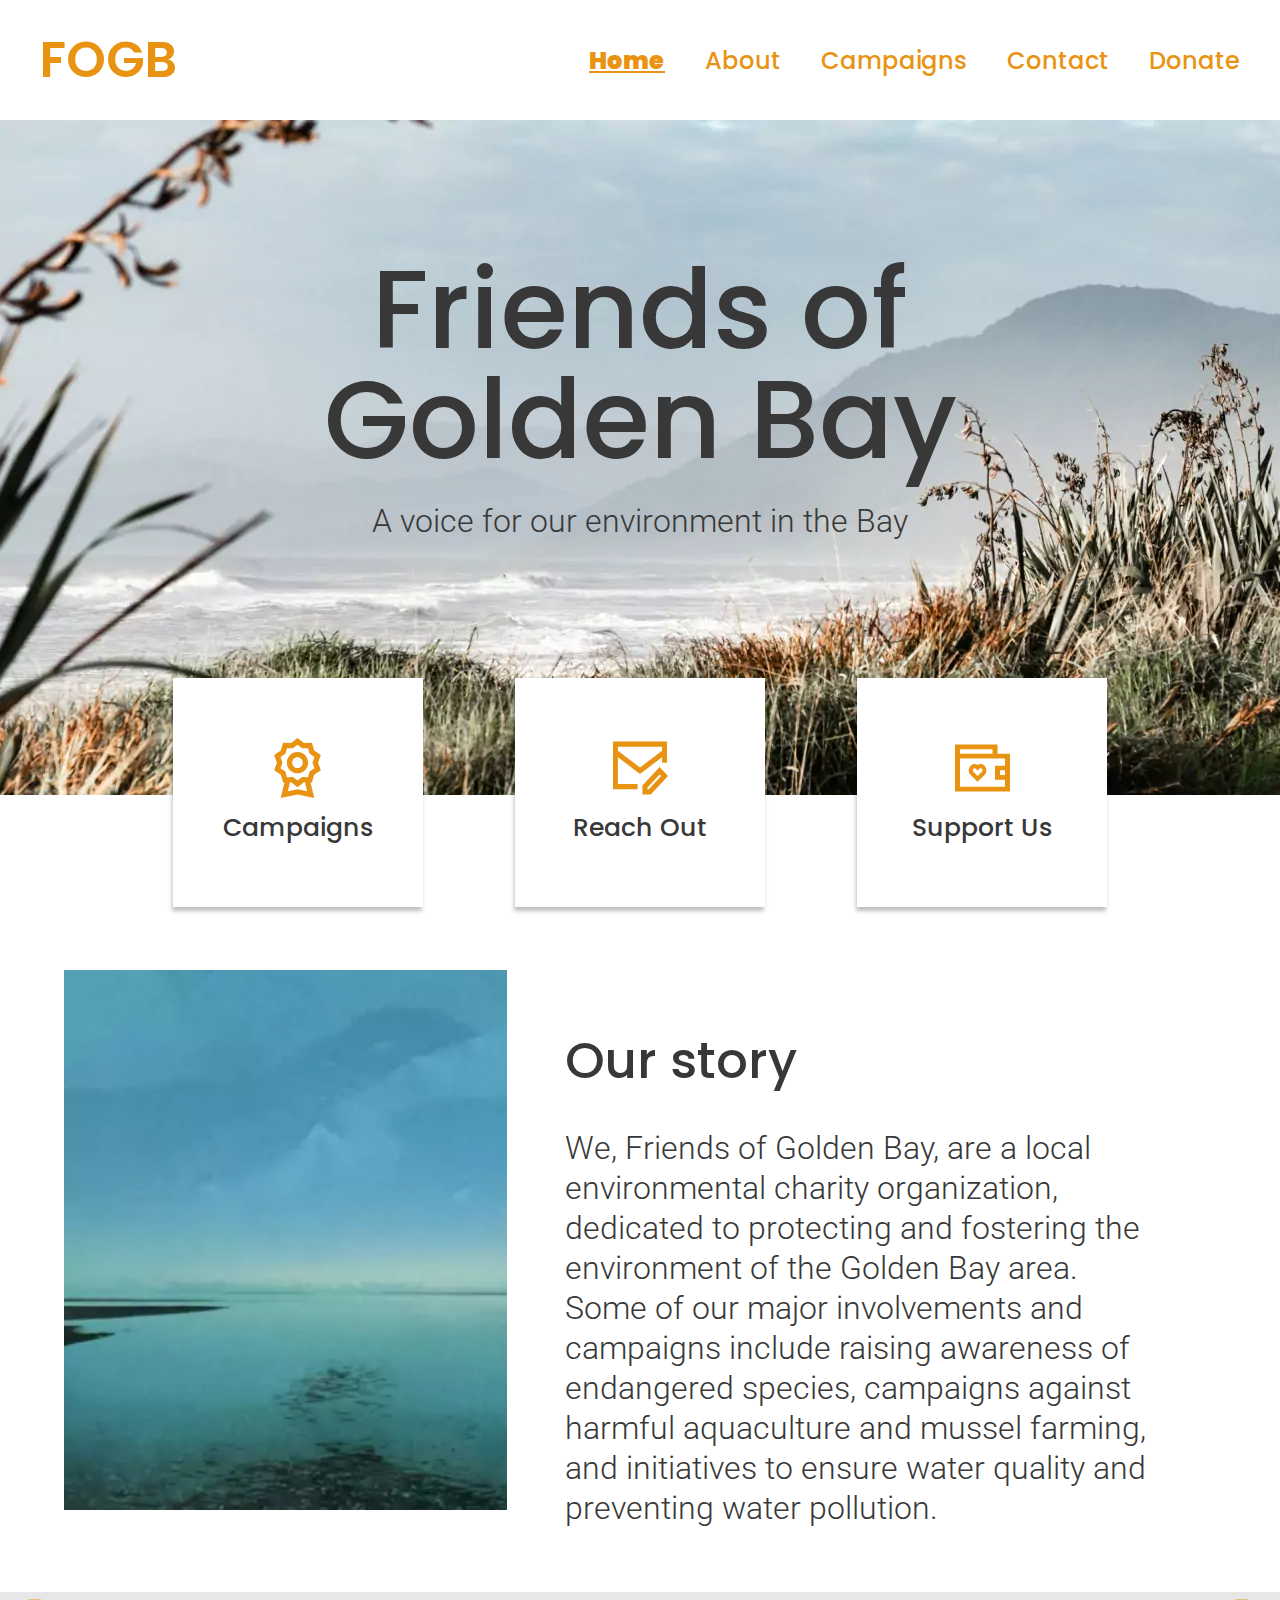
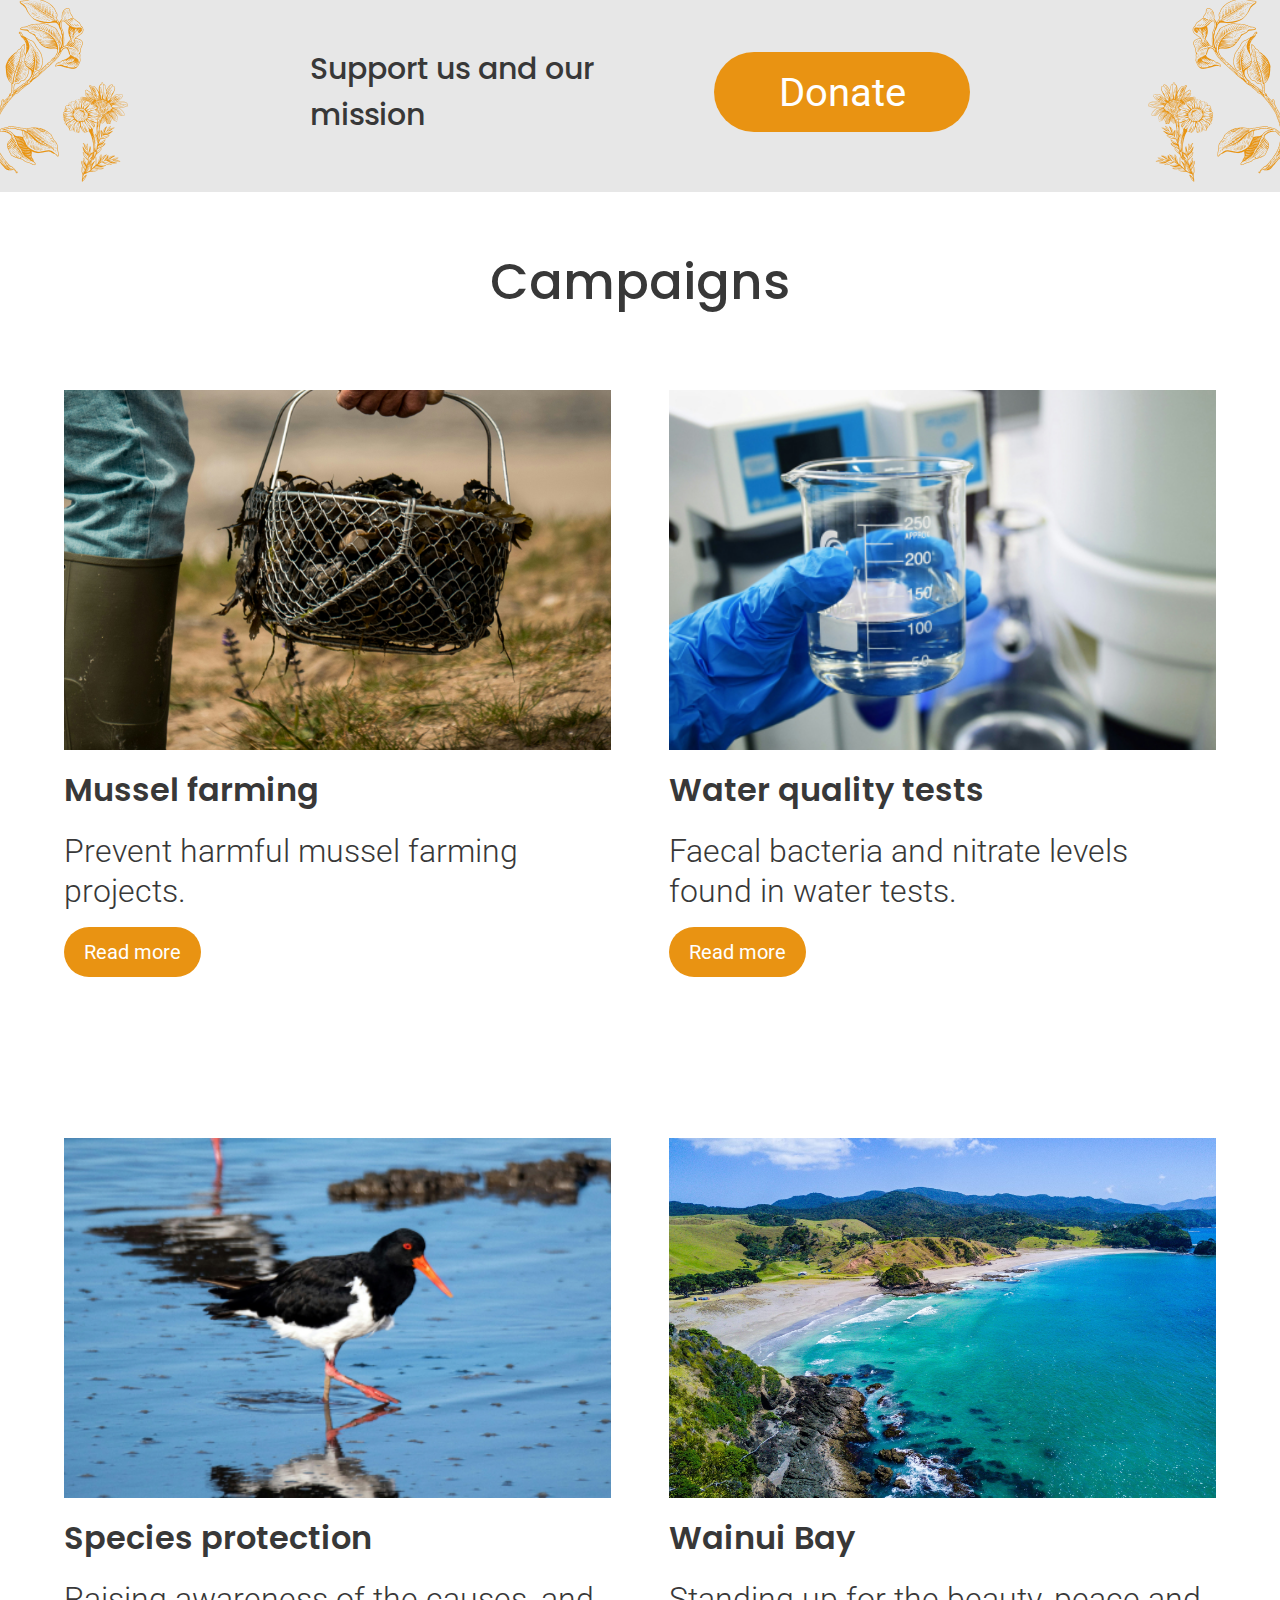
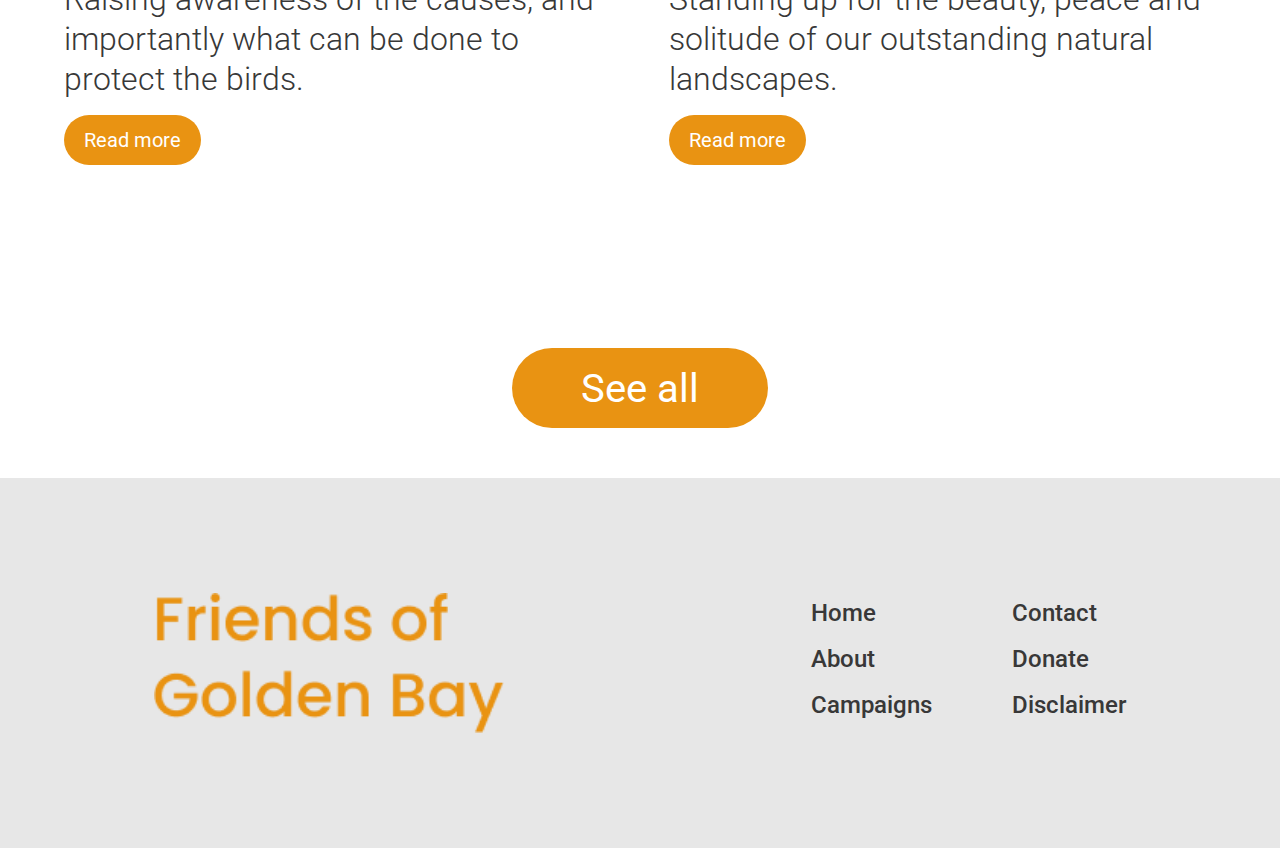
==== commit b2fc7b40: "new files" ====
--- a/index.html
+++ b/index.html
@@ -118,7 +118,7 @@
         <!--     // home page quick link campaign -->
         <div class="campaign__card">
             <div class="campaign__card--image landscape"></div>
-            <h4>Landscape</h4>
+            <h4>Wainui Bay</h4>
             <p>Standing up for the beauty, peace and solitude of our outstanding natural landscapes.</p>
             <a class="campaign__card--button" href="">Read more</a>
         </div>
@@ -141,7 +141,7 @@
             <div class="footer__content--column">
                 <a class="footer__column--links" href="./contact.html">Contact</a>
                 <a class="footer__column--links" href="./donate.html">Donate</a>
-                <a class="footer__column--links" href="">Copyright</a>
+                <a class="footer__column--links" id="alert">Disclaimer</a>
             </div>
         </div>
     </footer>
--- a/style.css
+++ b/style.css
@@ -5,36 +5,43 @@
 .mussel__farming {
   background-image: url("./images/musselfarmingcard.webp");
   background-size: cover;
+  background-position: center;
 }
 
 .species__protection {
   background-image: url("./images/mobilespecies.webp");
   background-size: cover;
+  background-position: center;
 }
 
 .water__testing {
   background-image: url("./images/mobilewatertest.webp");
   background-size: cover;
+  background-position: center;
 }
 
 .landscape {
   background-image: url("./images/mobilelandscape.webp");
   background-size: cover;
+  background-position: center;
 }
 
 .aquaculture {
   background-image: url("./images/aquaculturemobile.webp");
   background-size: cover;
+  background-position: center;
 }
 
 .climate__change {
   background-image: url("./images/mobileglobalwarming.webp");
   background-size: cover;
+  background-position: center;
 }
 
 .mussel__farming--1996 {
   background-image: url("./images/musselfarming1996.webp");
   background-size: cover;
+  background-position: center;
 }
 
 .mussel__header--image {
@@ -73,6 +80,12 @@
   background-position: center;
 }
 
+.wainui__header--image {
+  background-image: url("./images/mobilelandscape.webp");
+  background-size: cover;
+  background-position: center;
+}
+
 .species__item--one {
   background-image: url("./images/speciesprotection1.webp");
   background-size: cover;
@@ -97,6 +110,30 @@
   background-position: center;
 }
 
+.wainui__item--one {
+  background-image: url("./images/wainui1.webp");
+  background-size: cover;
+  background-position: center;
+}
+
+.wainui__item--two {
+  background-image: url("./images/wainui2.webp");
+  background-size: cover;
+  background-position: center;
+}
+
+.wainui__item--three {
+  background-image: url("./images/wainui3.webp");
+  background-size: cover;
+  background-position: center;
+}
+
+.wainui__item--four {
+  background-image: url("./images/wainui4.webp");
+  background-size: cover;
+  background-position: center;
+}
+
 .water__header--image {
   background-image: url("./images/mobilewatertest.webp");
 }
@@ -118,8 +155,31 @@
 body {
   margin: 0;
 }
+body #alert {
+  cursor: pointer;
+}
 
 @media screen and (max-width: 600px) {
+  .italic {
+    font-family: Roboto;
+    font-size: 20px;
+    color: #383838;
+    text-align: left;
+    line-height: 30px;
+    font-weight: 300;
+    color: #383838;
+    font-style: italic;
+  }
+  .landscape__pdf {
+    font-family: Roboto;
+    font-size: 20px;
+    color: #383838;
+    text-align: left;
+    line-height: 30px;
+    font-weight: 300;
+    color: #E99312;
+    text-decoration: none;
+  }
   .main__button {
     display: flex;
     align-items: center;
@@ -795,6 +855,7 @@
     flex-direction: column;
     justify-content: center;
     align-items: center;
+    margin-bottom: 3rem;
   }
   .donation__page--container .donate__payment--container .payment__container--details h2 {
     font-family: Poppins;
@@ -970,6 +1031,26 @@
   }
 }
 @media screen and (min-width: 600px) and (max-width: 992px) {
+  .italic {
+    font-family: Roboto;
+    font-size: 26px;
+    color: #383838;
+    text-align: left;
+    line-height: 40px;
+    font-weight: 300;
+    color: #383838;
+    font-style: italic;
+  }
+  .landscape__pdf {
+    font-family: Roboto;
+    font-size: 26px;
+    color: #383838;
+    text-align: left;
+    line-height: 40px;
+    font-weight: 300;
+    color: #E99312;
+    text-decoration: none;
+  }
   .main__button {
     display: flex;
     align-items: center;
@@ -1698,6 +1779,7 @@
     flex-direction: column;
     justify-content: center;
     align-items: center;
+    margin-bottom: 3rem;
   }
   .donate__payment--container .payment__container--details .payment__details--box {
     display: flex;
@@ -1855,6 +1937,26 @@
   }
 }
 @media screen and (min-width: 992px) and (max-width: 1980px) {
+  .italic {
+    font-family: Roboto;
+    font-size: 32px;
+    color: #383838;
+    text-align: left;
+    line-height: 40px;
+    font-weight: 300;
+    color: #383838;
+    font-style: italic;
+  }
+  .landscape__pdf {
+    font-family: Roboto;
+    font-size: 32px;
+    color: #383838;
+    text-align: left;
+    line-height: 40px;
+    font-weight: 300;
+    color: #E99312;
+    text-decoration: none;
+  }
   .main__button {
     display: flex;
     align-items: center;
@@ -2476,12 +2578,11 @@
     line-height: 30px;
     font-weight: 300;
   }
-  .form__container .form-group input[type=email],
-  .form__container .form-group textarea {
+  .form__container .form-group input[type=email] {
     width: 95%;
     height: 50px;
     border-radius: 16px;
-    padding: 3%;
+    padding: 1.5% 3% 1.5% 2%;
     border: none;
     background-color: #E7E7E7;
     font-family: Roboto;
@@ -2493,6 +2594,17 @@
   }
   .form__container .form-group textarea {
     height: 250px;
+    width: 95%;
+    border-radius: 16px;
+    padding: 2% 3% 2% 2%;
+    border: none;
+    background-color: #E7E7E7;
+    font-family: Roboto;
+    font-size: 20px;
+    color: #383838;
+    text-align: left;
+    line-height: 30px;
+    font-weight: 300;
   }
   .form__container button[type=submit] {
     display: flex;
